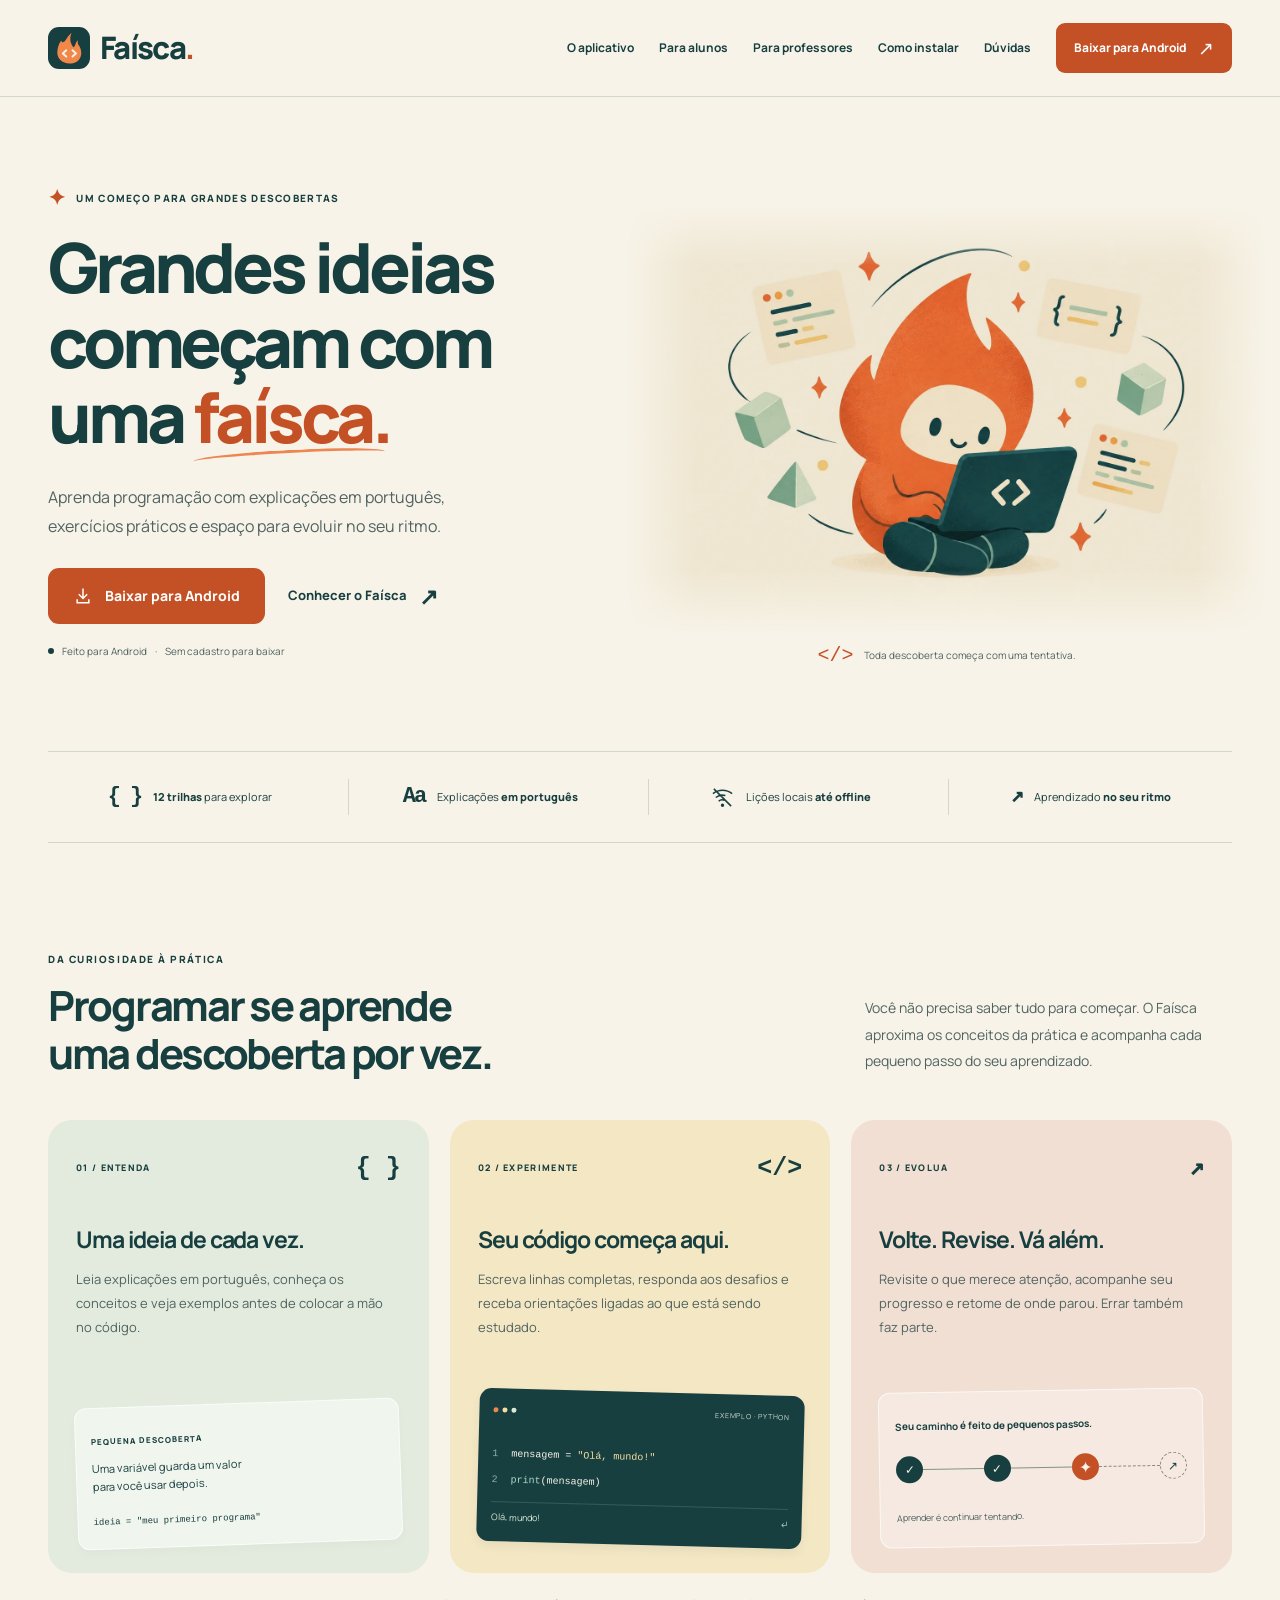
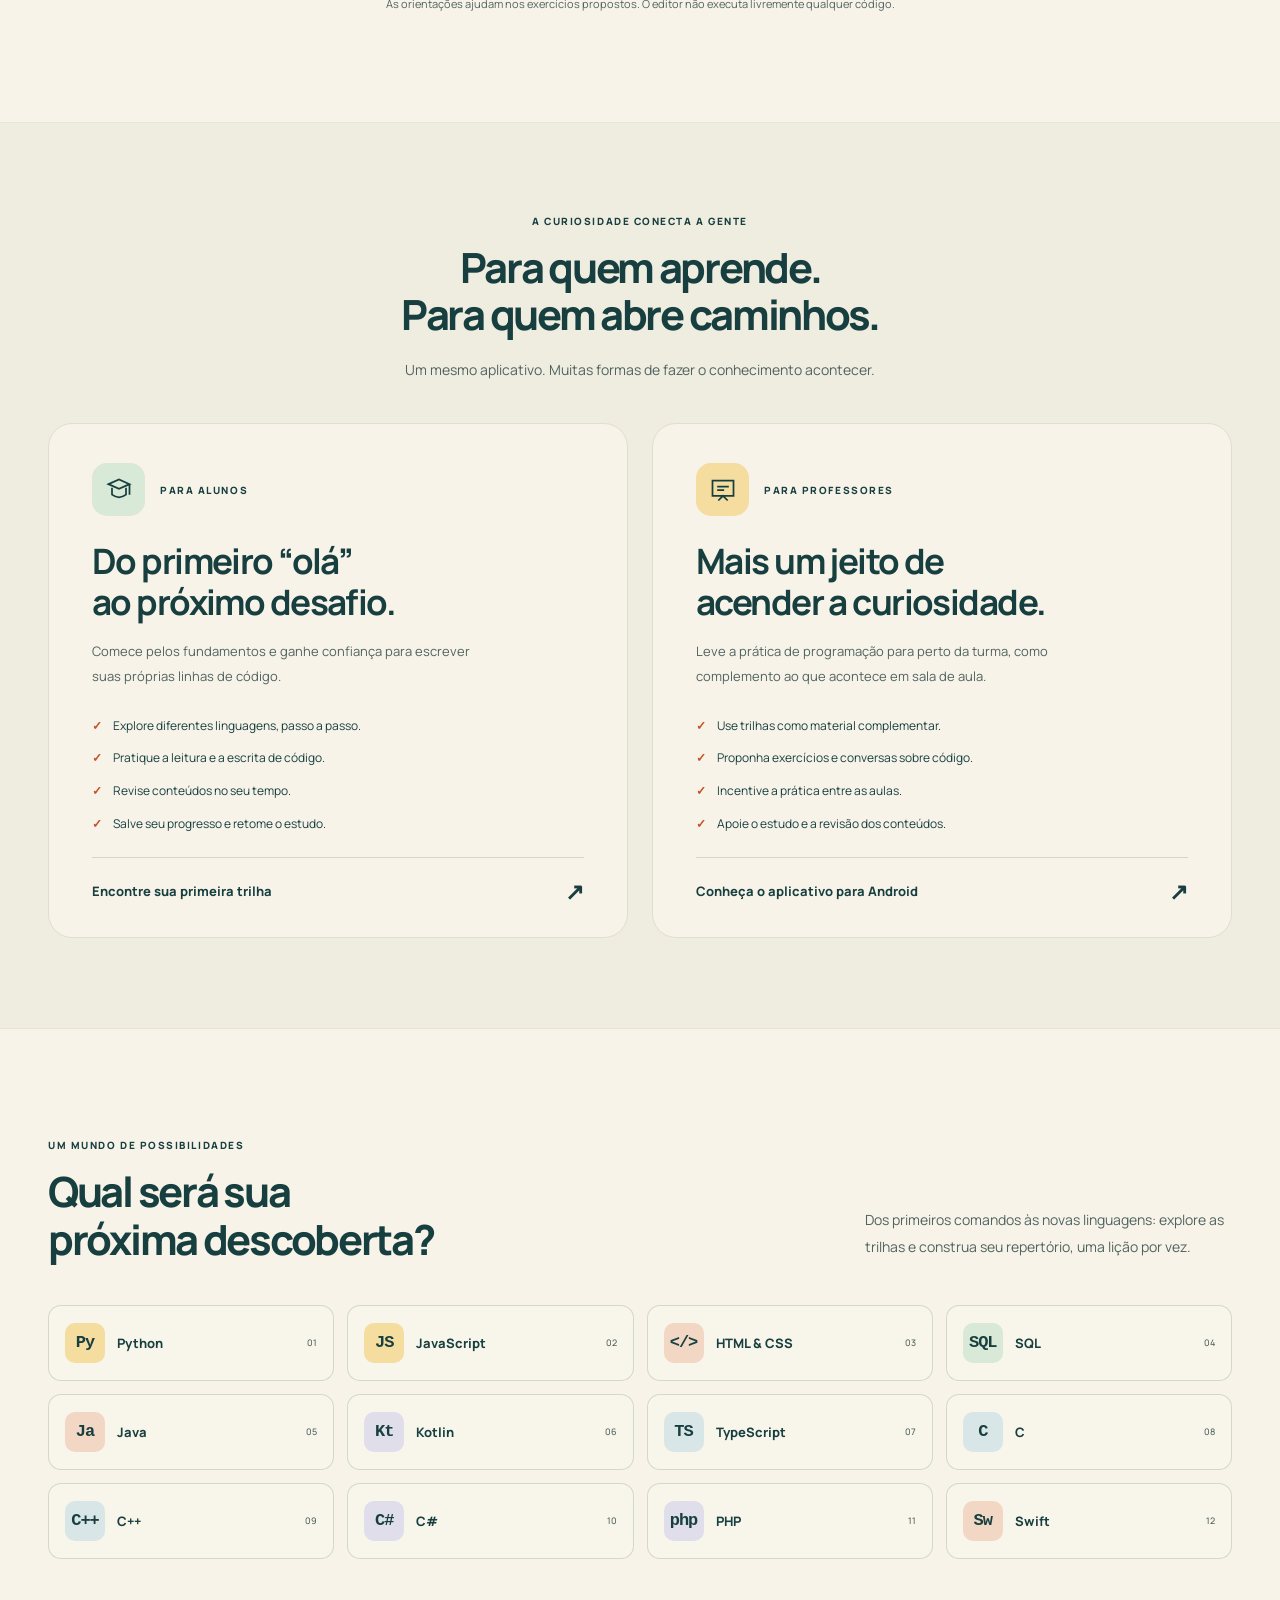
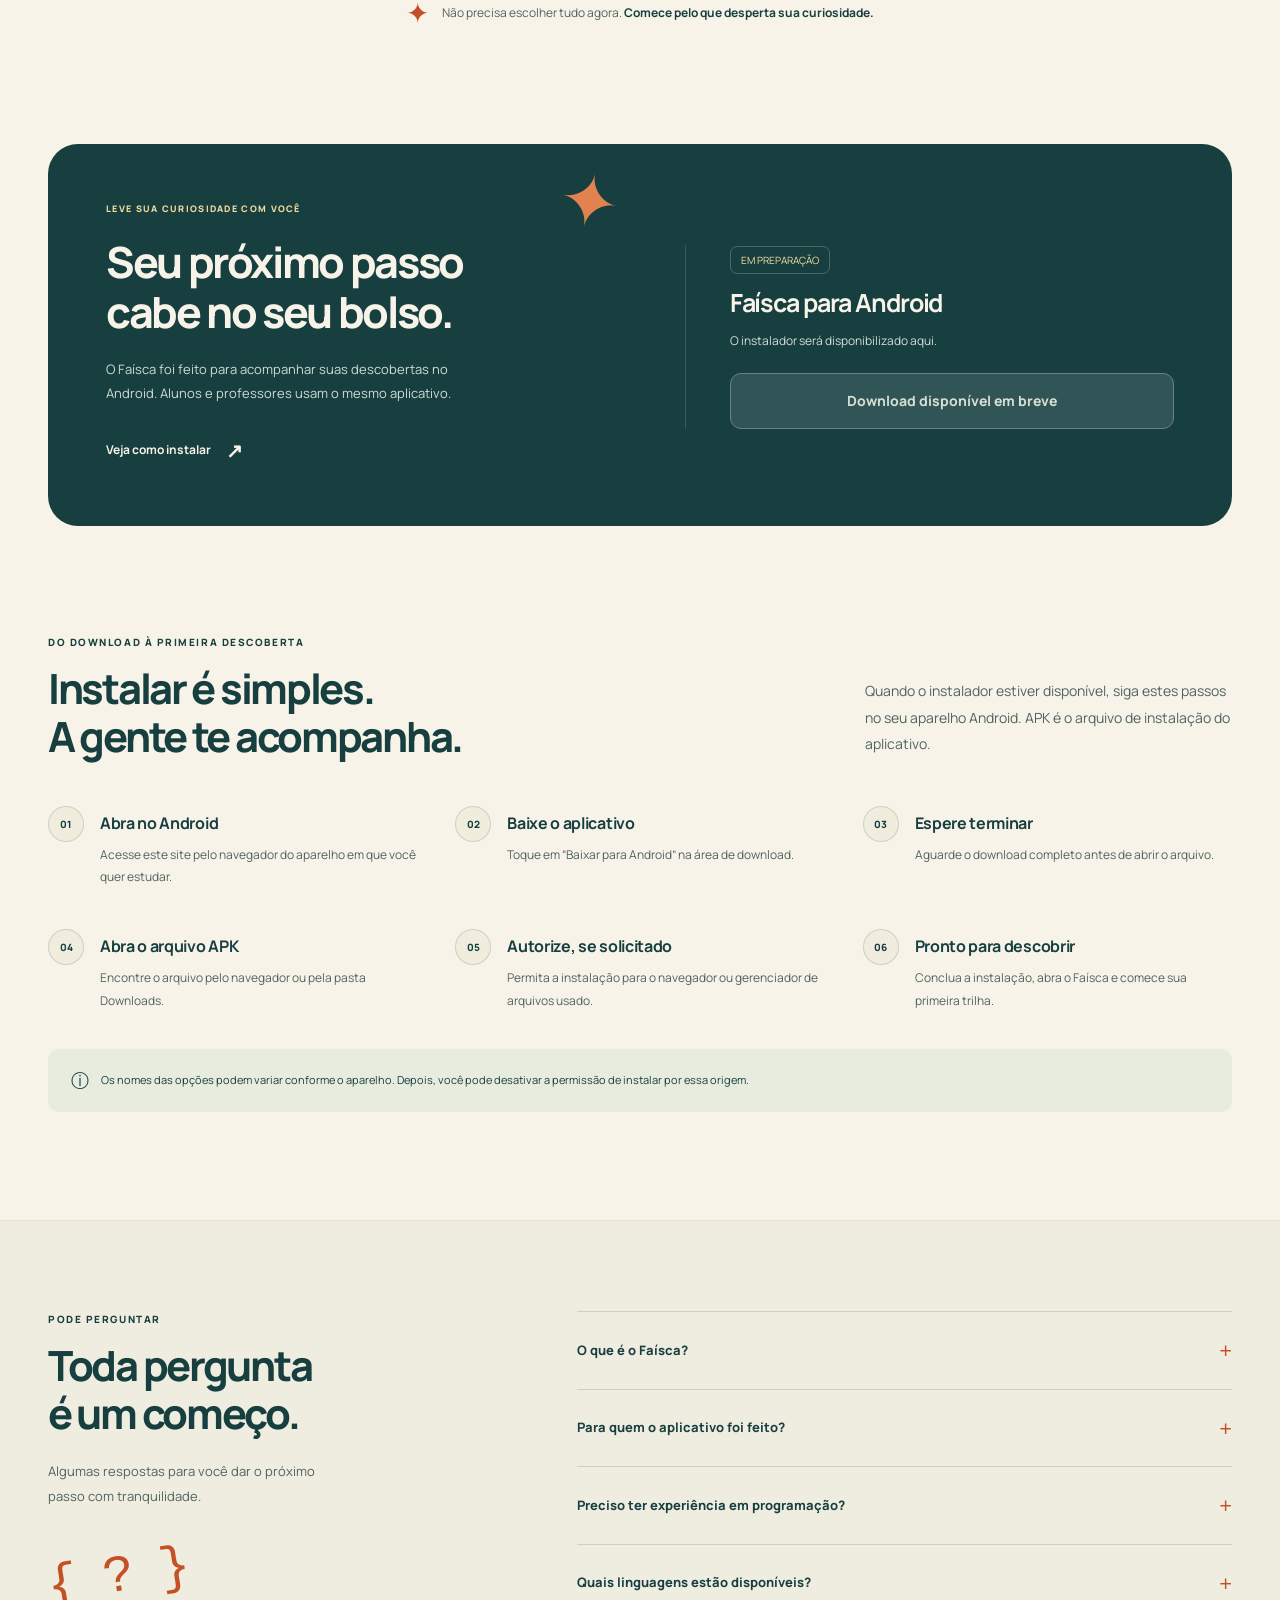
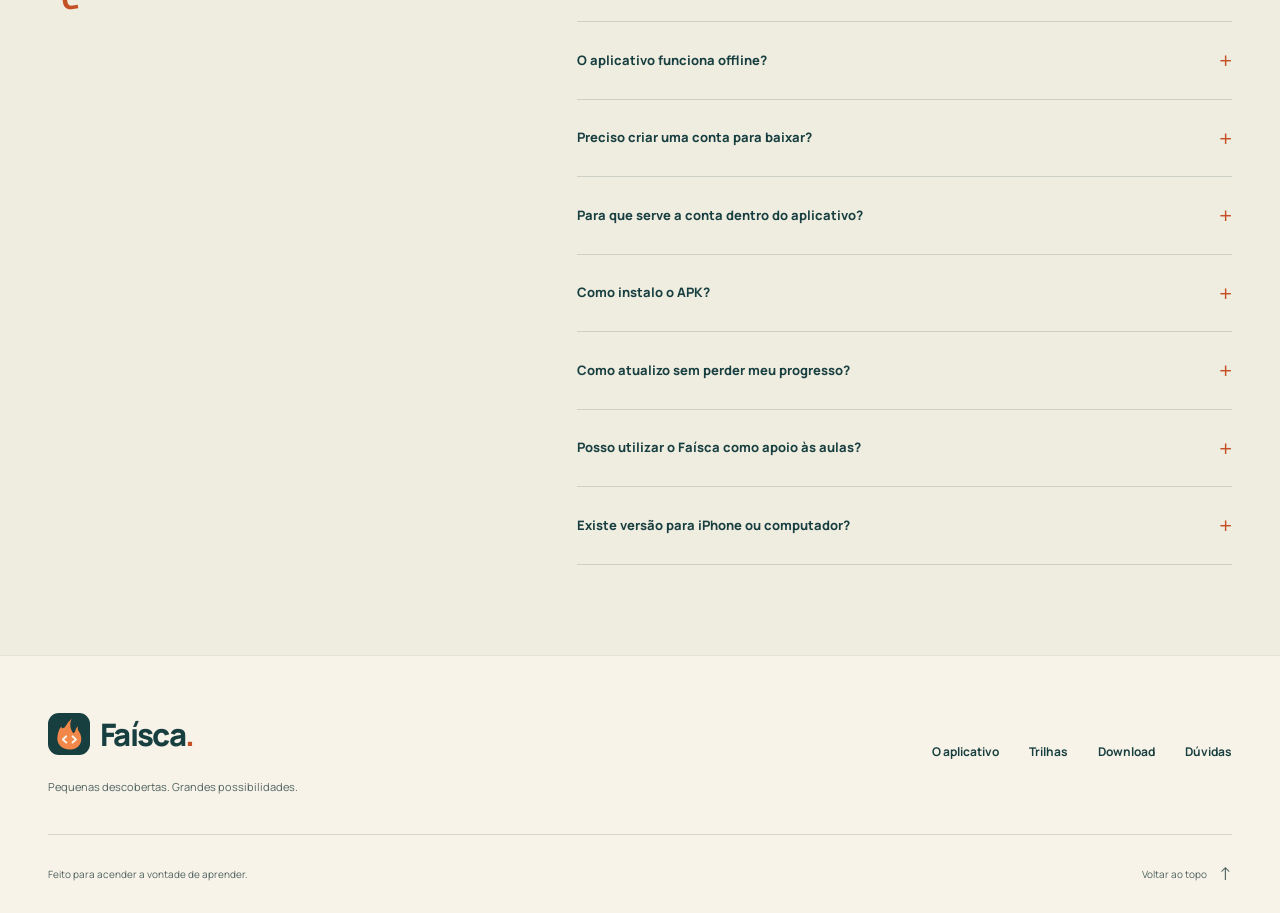
==== index.html @ 48cd3b25 "site do faisca" ====
<!doctype html>
<html lang="pt-BR">
<head>
  <meta charset="utf-8">
  <meta name="viewport" content="width=device-width, initial-scale=1">
  <meta name="theme-color" content="#F7F3E8">
  <title>Faísca — Grandes ideias começam com uma faísca</title>
  <meta name="description" content="Aprenda programação em português com o Faísca. Conheça as trilhas, pratique código no seu ritmo e veja como instalar o aplicativo no Android.">
  <meta property="og:type" content="website">
  <meta property="og:locale" content="pt_BR">
  <meta property="og:site_name" content="Faísca">
  <meta property="og:title" content="Grandes ideias começam com uma faísca.">
  <meta property="og:description" content="Seu próximo passo na programação começa aqui. Conheça o Faísca, um aplicativo para aprender, praticar e descobrir.">
  <meta name="twitter:card" content="summary_large_image">
  
  <link rel="icon" href="assets/marca.svg" type="image/svg+xml">
  <link rel="preload" href="assets/Manrope.ttf" as="font" type="font/ttf" crossorigin>
  <link rel="stylesheet" href="css/style.css">
  <script src="js/main.js" defer></script>
</head>
<body>
  <a class="skip-link" href="#conteudo">Pular para o conteúdo</a>
  <header class="site-header">
    <div class="container header-inner">
      <a class="brand" href="#inicio" aria-label="Faísca, início"><img src="assets/marca.svg" width="42" height="42" alt=""><span>Faísca<span class="brand-period">.</span></span></a>
      <button class="menu-toggle" aria-controls="navegacao" aria-expanded="false" aria-label="Abrir menu"><span></span><span></span></button>
      <nav class="nav-links" id="navegacao" aria-label="Navegação principal">
        <a href="#aplicativo">O aplicativo</a><a href="#alunos">Para alunos</a><a href="#professores">Para professores</a><a href="#instalacao">Como instalar</a><a href="#duvidas">Dúvidas</a>
        <a class="button button-small" href="#download">Baixar para Android <span aria-hidden="true">↗</span></a>
      </nav>
    </div>
  </header>
  <main id="conteudo">
    <section class="hero container" id="inicio" aria-labelledby="hero-title">
      <div class="hero-copy">
        <p class="eyebrow"><span class="little-spark" aria-hidden="true">✦</span> UM COMEÇO PARA GRANDES DESCOBERTAS</p>
        <h1 id="hero-title">Grandes ideias<br>começam com<br>uma <span class="spark-word">faísca.</span></h1>
        <p class="hero-description">Aprenda programação com explicações em português, exercícios práticos e espaço para evoluir no seu ritmo.</p>
        <div class="hero-actions"><a class="button" href="#download"><svg width="20" height="20" viewBox="0 0 24 24" fill="none" stroke="currentColor" stroke-width="1.8" aria-hidden="true"><path d="M12 3v12m-5-5 5 5 5-5M5 16v4h14v-4"/></svg> Baixar para Android</a><a class="text-link" href="#aplicativo">Conhecer o Faísca <span aria-hidden="true">↗</span></a></div>
        <p class="platform-note"><span class="platform-dot" aria-hidden="true"></span> Feito para Android <span aria-hidden="true">·</span> Sem cadastro para baixar</p>
      </div>
      <div class="hero-art">
        <img class="mascot" src="assets/capa.webp" width="1536" height="1024" alt="Mascote do Faísca: uma chama laranja sorridente aprendendo com seu notebook, cercada por pequenos símbolos de código." fetchpriority="high">
        <div class="art-caption"><span aria-hidden="true">&lt;/&gt;</span> Toda descoberta começa com uma tentativa.</div>
      </div>
    </section>
    <div class="benefit-strip container" aria-label="Destaques do aplicativo">
      <div><span class="strip-symbol" aria-hidden="true">{ }</span><span><strong>12 trilhas</strong> para explorar</span></div>
      <div><span class="strip-symbol" aria-hidden="true">Aa</span><span>Explicações <strong>em português</strong></span></div>
      <div><svg width="23" height="23" viewBox="0 0 24 24" fill="none" stroke="currentColor" stroke-width="1.6" aria-hidden="true"><path d="m3 3 18 18M2 8a16 16 0 0 1 20 0M5 12a11 11 0 0 1 10-2m-7 6a5 5 0 0 1 6-1"/><circle cx="12" cy="20" r="1" fill="currentColor"/></svg><span>Lições locais <strong>até offline</strong></span></div>
      <div><span class="strip-symbol" aria-hidden="true">↗</span><span>Aprendizado <strong>no seu ritmo</strong></span></div>
    </div>

    <section class="section container" id="aplicativo" aria-labelledby="app-title">
      <div class="section-heading split-heading"><div><p class="eyebrow">DA CURIOSIDADE À PRÁTICA</p><h2 id="app-title">Programar se aprende<br>uma descoberta por vez.</h2></div><p>Você não precisa saber tudo para começar. O Faísca aproxima os conceitos da prática e acompanha cada pequeno passo do seu aprendizado.</p></div>
      <div class="learning-grid">
        <article class="learning-card mint-card"><div class="card-top"><span class="step-label">01 / ENTENDA</span><span class="card-icon" aria-hidden="true">{ }</span></div><h3>Uma ideia de cada vez.</h3><p>Leia explicações em português, conheça os conceitos e veja exemplos antes de colocar a mão no código.</p><div class="concept-note" aria-hidden="true"><span class="note-label">PEQUENA DESCOBERTA</span><p>Uma variável guarda um valor<br>para você usar depois.</p><code>ideia = "meu primeiro programa"</code></div></article>
        <article class="learning-card butter-card"><div class="card-top"><span class="step-label">02 / EXPERIMENTE</span><span class="card-icon" aria-hidden="true">&lt;/&gt;</span></div><h3>Seu código começa aqui.</h3><p>Escreva linhas completas, responda aos desafios e receba orientações ligadas ao que está sendo estudado.</p><div class="code-note" aria-label="Exemplo ilustrativo de código Python"><div><span class="code-dot"></span><span class="code-dot"></span><span class="code-dot"></span><span class="code-caption">EXEMPLO · PYTHON</span></div><code><span class="code-line">1</span>mensagem = <em>"Olá, mundo!"</em><br><span class="code-line">2</span><b>print</b>(mensagem)</code><span class="code-output">Olá, mundo! <span aria-hidden="true">↵</span></span></div></article>
        <article class="learning-card peach-card"><div class="card-top"><span class="step-label">03 / EVOLUA</span><span class="card-icon" aria-hidden="true">↗</span></div><h3>Volte. Revise. Vá além.</h3><p>Revisite o que merece atenção, acompanhe seu progresso e retome de onde parou. Errar também faz parte.</p><div class="progress-note" aria-hidden="true"><span>Seu caminho é feito de pequenos passos.</span><div class="progress-journey"><i>✓</i><span></span><i>✓</i><span></span><i>✦</i><span class="dotted"></span><i class="next-step">↗</i></div><small>Aprender é continuar tentando.</small></div></article>
      </div>
      <p class="section-footnote">As orientações ajudam nos exercícios propostos. O editor não executa livremente qualquer código.</p>
    </section>

    <section class="audience-section" aria-label="Faísca para quem aprende e para quem ensina">
      <div class="container"><div class="section-heading centered"><p class="eyebrow">A CURIOSIDADE CONECTA A GENTE</p><h2>Para quem aprende.<br>Para quem abre caminhos.</h2><p>Um mesmo aplicativo. Muitas formas de fazer o conhecimento acontecer.</p></div>
        <div class="audience-grid">
          <article class="audience-card student-card" id="alunos"><div class="audience-heading"><span class="audience-icon" aria-hidden="true"><svg width="28" height="28" viewBox="0 0 24 24" fill="none" stroke="currentColor" stroke-width="1.5"><path d="m3 7 9-4 9 4-9 4-9-4Zm3 3v6c4 3 8 3 12 0v-6M21 7v9"/></svg></span><span class="eyebrow">PARA ALUNOS</span></div><h3>Do primeiro “olá”<br>ao próximo desafio.</h3><p>Comece pelos fundamentos e ganhe confiança para escrever suas próprias linhas de código.</p><ul class="check-list"><li>Explore diferentes linguagens, passo a passo.</li><li>Pratique a leitura e a escrita de código.</li><li>Revise conteúdos no seu tempo.</li><li>Salve seu progresso e retome o estudo.</li></ul><a class="text-link" href="#trilhas">Encontre sua primeira trilha <span aria-hidden="true">↗</span></a></article>
          <article class="audience-card teacher-card" id="professores"><div class="audience-heading"><span class="audience-icon" aria-hidden="true"><svg width="28" height="28" viewBox="0 0 24 24" fill="none" stroke="currentColor" stroke-width="1.5"><path d="M3 4h18v13H3zM8 21l4-4 4 4M7 9h10M7 12h6"/></svg></span><span class="eyebrow">PARA PROFESSORES</span></div><h3>Mais um jeito de<br>acender a curiosidade.</h3><p>Leve a prática de programação para perto da turma, como complemento ao que acontece em sala de aula.</p><ul class="check-list"><li>Use trilhas como material complementar.</li><li>Proponha exercícios e conversas sobre código.</li><li>Incentive a prática entre as aulas.</li><li>Apoie o estudo e a revisão dos conteúdos.</li></ul><a class="text-link" href="#download">Conheça o aplicativo para Android <span aria-hidden="true">↗</span></a></article>
        </div>
      </div>
    </section>

    <section class="section container trails-section" id="trilhas" aria-labelledby="trails-title"><div class="section-heading split-heading"><div><p class="eyebrow">UM MUNDO DE POSSIBILIDADES</p><h2 id="trails-title">Qual será sua<br>próxima descoberta?</h2></div><p>Dos primeiros comandos às novas linguagens: explore as trilhas e construa seu repertório, uma lição por vez.</p></div>
      <ul class="trail-grid" aria-label="Trilhas de programação"><li><span class="trail-symbol yellow">Py</span><span>Python</span><span class="trail-number">01</span></li><li><span class="trail-symbol yellow">JS</span><span>JavaScript</span><span class="trail-number">02</span></li><li><span class="trail-symbol orange">&lt;/&gt;</span><span>HTML &amp; CSS</span><span class="trail-number">03</span></li><li><span class="trail-symbol green">SQL</span><span>SQL</span><span class="trail-number">04</span></li><li><span class="trail-symbol orange">Ja</span><span>Java</span><span class="trail-number">05</span></li><li><span class="trail-symbol lilac">Kt</span><span>Kotlin</span><span class="trail-number">06</span></li><li><span class="trail-symbol blue">TS</span><span>TypeScript</span><span class="trail-number">07</span></li><li><span class="trail-symbol blue">C</span><span>C</span><span class="trail-number">08</span></li><li><span class="trail-symbol blue">C++</span><span>C++</span><span class="trail-number">09</span></li><li><span class="trail-symbol lilac">C#</span><span>C#</span><span class="trail-number">10</span></li><li><span class="trail-symbol lilac">php</span><span>PHP</span><span class="trail-number">11</span></li><li><span class="trail-symbol orange">Sw</span><span>Swift</span><span class="trail-number">12</span></li></ul>
      <div class="trail-note"><span aria-hidden="true">✦</span><p>Não precisa escolher tudo agora. <strong>Comece pelo que desperta sua curiosidade.</strong></p></div>
    </section>

    <section class="download-section container" id="download" aria-labelledby="download-title"><div class="download-panel"><div class="download-copy"><span class="download-spark" aria-hidden="true">✦</span><p class="eyebrow">LEVE SUA CURIOSIDADE COM VOCÊ</p><h2 id="download-title">Seu próximo passo<br>cabe no seu bolso.</h2><p>O Faísca foi feito para acompanhar suas descobertas no Android. Alunos e professores usam o mesmo aplicativo.</p><a class="light-link" href="#instalacao">Veja como instalar <span aria-hidden="true">↗</span></a></div><div class="download-info"><span class="download-status">EM PREPARAÇÃO</span><h3>Faísca para Android</h3>
<p>O instalador será disponibilizado aqui.</p>
<button class="button button-light" type="button" disabled aria-disabled="true">Download disponível em breve</button></div></div></section>

    <section class="section container install-section" id="instalacao" aria-labelledby="install-title"><div class="section-heading split-heading"><div><p class="eyebrow">DO DOWNLOAD À PRIMEIRA DESCOBERTA</p><h2 id="install-title">Instalar é simples.<br>A gente te acompanha.</h2></div><p>Quando o instalador estiver disponível, siga estes passos no seu aparelho Android. APK é o arquivo de instalação do aplicativo.</p></div><ol class="install-grid"><li><span class="install-number">01</span><div><h3>Abra no Android</h3><p>Acesse este site pelo navegador do aparelho em que você quer estudar.</p></div></li><li><span class="install-number">02</span><div><h3>Baixe o aplicativo</h3><p>Toque em “Baixar para Android” na área de download.</p></div></li><li><span class="install-number">03</span><div><h3>Espere terminar</h3><p>Aguarde o download completo antes de abrir o arquivo.</p></div></li><li><span class="install-number">04</span><div><h3>Abra o arquivo APK</h3><p>Encontre o arquivo pelo navegador ou pela pasta Downloads.</p></div></li><li><span class="install-number">05</span><div><h3>Autorize, se solicitado</h3><p>Permita a instalação para o navegador ou gerenciador de arquivos usado.</p></div></li><li><span class="install-number">06</span><div><h3>Pronto para descobrir</h3><p>Conclua a instalação, abra o Faísca e comece sua primeira trilha.</p></div></li></ol><p class="install-tip"><span aria-hidden="true">ⓘ</span> Os nomes das opções podem variar conforme o aparelho. Depois, você pode desativar a permissão de instalar por essa origem.</p></section>

    <section class="faq-section" id="duvidas" aria-labelledby="faq-title"><div class="container faq-layout"><div class="faq-intro"><p class="eyebrow">PODE PERGUNTAR</p><h2 id="faq-title">Toda pergunta<br>é um começo.</h2><p>Algumas respostas para você dar o próximo passo com tranquilidade.</p><span class="faq-doodle" aria-hidden="true">{ ? }</span></div><div class="faq-list">
      <details><summary>O que é o Faísca?</summary><div class="faq-answer"><p>É um aplicativo educativo de programação, com explicações em português, exemplos, exercícios e revisão. A proposta é aproximar o aprendizado da prática, uma descoberta de cada vez.</p></div></details>
      <details><summary>Para quem o aplicativo foi feito?</summary><div class="faq-answer"><p>Para estudantes e pessoas que querem aprender programação. Professores também podem usar as trilhas como apoio às aulas. Todos usam o mesmo aplicativo.</p></div></details>
      <details><summary>Preciso ter experiência em programação?</summary><div class="faq-answer"><p>Não. Você pode começar pelos fundamentos, ler os exemplos e praticar no seu ritmo. As orientações dos exercícios ajudam a entender o que precisa de atenção.</p></div></details>
      <details><summary>Quais linguagens estão disponíveis?</summary><div class="faq-answer"><p>As trilhas são Python, JavaScript, HTML &amp; CSS, SQL, Java, Kotlin, TypeScript, C, C++, C#, PHP e Swift. <a href="#trilhas">Veja todas as trilhas</a>.</p></div></details>
      <details><summary>O aplicativo funciona offline?</summary><div class="faq-answer"><p>As lições incluídas no aplicativo podem ser estudadas sem conexão, com o progresso salvo no aparelho. Recursos de conta e sincronização precisam de internet.</p></div></details>
      <details><summary>Preciso criar uma conta para baixar?</summary><div class="faq-answer"><p>Não. O download pelo site não exige cadastro. Dentro do aplicativo, você também pode começar a estudar sem criar uma conta.</p></div></details>
      <details><summary>Para que serve a conta dentro do aplicativo?</summary><div class="faq-answer"><p>A conta é opcional e dá acesso aos recursos de sincronização do progresso. A sincronização depende de conexão, do serviço de conta disponível e do aplicativo aberto. Antes de trocar de aparelho, exporte também uma cópia do progresso pelas opções do perfil.</p></div></details>
      <details><summary>Como instalo o APK?</summary><div class="faq-answer"><p>Baixe o arquivo no Android, espere o download terminar e abra o APK. Se o sistema pedir, autorize a instalação para a origem utilizada e conclua. <a href="#instalacao">Confira o passo a passo completo</a>.</p></div></details>
      <details><summary>Como atualizo sem perder meu progresso?</summary><div class="faq-answer"><p>Primeiro, exporte o progresso pelo perfil e guarde a cópia em um lugar seguro. Se você usa conta, confira também se a sincronização terminou. Depois, baixe a nova versão e instale sobre a atual.</p><p>A atualização precisa ser compatível, ter o mesmo identificador de aplicativo e usar a mesma chave de assinatura da versão instalada. Se houver conflito, preserve a cópia do progresso antes de qualquer reinstalação. Não desinstale o aplicativo sem esse cuidado.</p></div></details>
      <details><summary>Posso utilizar o Faísca como apoio às aulas?</summary><div class="faq-answer"><p>Sim. Use as trilhas como material complementar, proponha exercícios de leitura e escrita de código e incentive a revisão. A proposta apresentada aqui não depende de salas virtuais nem de relatórios de alunos.</p></div></details>
      <details><summary>Existe versão para iPhone ou computador?</summary><div class="faq-answer"><p>O instalador previsto neste site é para Android. Não há uma versão para iPhone ou computador oferecida aqui. Você pode conhecer o Faísca pelo site em qualquer navegador, mas o APK deve ser instalado em um aparelho Android compatível.</p></div></details>
    </div></div></section>
  </main>
  <footer class="site-footer container"><div class="footer-main"><div><a class="brand" href="#inicio" aria-label="Faísca, voltar ao início"><img src="assets/marca.svg" width="42" height="42" alt=""><span>Faísca<span class="brand-period">.</span></span></a><p>Pequenas descobertas. Grandes possibilidades.</p></div><nav aria-label="Navegação do rodapé"><a href="#aplicativo">O aplicativo</a><a href="#trilhas">Trilhas</a><a href="#download">Download</a><a href="#duvidas">Dúvidas</a></nav></div><div class="footer-bottom"><span>Feito para acender a vontade de aprender.</span><a href="#inicio">Voltar ao topo <span aria-hidden="true">↑</span></a></div></footer>
</body>
</html>
---- css/style.css ----
@font-face{font-family:Manrope;src:url('../assets/Manrope.ttf') format('truetype');font-style:normal;font-weight:200 800;font-display:swap}
:root{--cream:#f7f3e8;--ink:#183f40;--orange:#c45126;--tangerine:#ed8650;--mint:#d8e9d7;--butter:#f5dda0;--line:rgba(24,63,64,.16);--muted:#506360;--radius:24px}
*,*::before,*::after{box-sizing:border-box}html{scroll-behavior:smooth;scroll-padding-top:110px}body{margin:0;background:var(--cream);color:var(--ink);font-family:Manrope,Arial,sans-serif;font-size:16px;line-height:1.65;-webkit-font-smoothing:antialiased}button,a{-webkit-tap-highlight-color:transparent}button{font:inherit}a{color:inherit;text-underline-offset:5px}button,a,summary{touch-action:manipulation}img,svg{max-width:100%}img{display:block;height:auto}h1,h2,h3,p{margin:0}h1,h2,h3{line-height:1.15;letter-spacing:-.055em}h2{font-size:clamp(32px,3.25vw,47px);font-weight:750}h3{font-size:25px;letter-spacing:-.045em}p{color:var(--muted)}::selection{background:var(--butter);color:var(--ink)}:focus-visible{outline:3px solid var(--orange);outline-offset:6px}.container{width:min(1200px,calc(100% - 96px));margin-inline:auto}.skip-link{position:fixed;top:12px;left:12px;z-index:100;background:var(--ink);color:white;padding:12px 20px;border-radius:8px;transform:translateY(-160%)}.skip-link:focus{transform:translateY(0)}.site-header{border-bottom:1px solid var(--line);background:var(--cream);position:relative;z-index:20}.header-inner{min-height:96px;display:flex;align-items:center;justify-content:space-between;gap:36px}.brand{display:inline-flex;align-items:center;gap:10px;text-decoration:none;font-size:31px;font-weight:800;letter-spacing:-1.7px;white-space:nowrap;color:var(--ink)}.brand img{width:42px;height:42px}.brand-period{color:var(--orange)}.nav-links{display:flex;align-items:center;gap:25px}.nav-links>a:not(.button){font-size:12px;font-weight:700;text-decoration:none;white-space:nowrap;padding-block:12px}.nav-links>a:not(.button):hover{color:var(--orange)}.button{display:inline-flex;align-items:center;justify-content:center;gap:12px;min-height:56px;padding:15px 24px;background:var(--orange);color:#fff;border:1px solid transparent;border-radius:11px;font-size:14px;font-weight:750;text-decoration:none;line-height:1.3;transition:background .18s,transform .18s,box-shadow .18s}.button:hover{background:#a33e1d;transform:translateY(-2px);box-shadow:0 5px 12px #183f4010}.button-small{font-size:12px;min-height:45px;padding:12px 17px;border-radius:9px}.button>span{font-size:19px;font-weight:500}.text-link{display:inline-flex;align-items:center;justify-content:center;gap:12px;min-height:48px;font-size:13px;font-weight:750;text-decoration:none}.text-link>span{font-size:23px;line-height:1}.text-link:hover{text-decoration:underline}.menu-toggle{display:none}
.hero{display:grid;grid-template-columns:1fr 1.03fr;align-items:center;min-height:654px;padding-top:64px;padding-bottom:65px;gap:0}.eyebrow{color:var(--orange);font-size:10px;font-weight:800;letter-spacing:1.55px;line-height:1.6}.hero .eyebrow{display:flex;align-items:center;gap:9px;margin-bottom:22px;letter-spacing:1.3px}.little-spark{font-size:21px;line-height:1}.hero h1{font-size:clamp(47px,5.4vw,76px);font-weight:800;line-height:1.08;letter-spacing:-4px}.spark-word{color:var(--orange);position:relative;display:inline-block}.spark-word::after{content:"";position:absolute;left:0;right:5px;bottom:-9px;border-top:3px solid var(--tangerine);border-radius:50%;height:13px;transform:rotate(-3deg)}.hero-description{max-width:445px;font-size:16px;line-height:1.8;margin-top:29px}.hero-actions{display:flex;align-items:center;gap:23px;margin-top:27px}.platform-note{display:flex;align-items:center;gap:8px;font-size:10px;margin-top:19px;color:var(--muted)}.platform-dot{width:6px;height:6px;background:var(--ink);border-radius:100%}.hero-art{position:relative;margin-right:-36px;margin-left:-6px;align-self:center;padding-top:30px}.mascot{width:100%;object-fit:contain;mix-blend-mode:multiply}.art-caption{display:flex;align-items:center;justify-content:center;gap:10px;font-size:10px;color:var(--muted);margin-top:5px}.art-caption>span{font-family:monospace;font-size:20px;color:var(--orange)}.benefit-strip{display:grid;grid-template-columns:repeat(4,1fr);border-top:1px solid var(--line);border-bottom:1px solid var(--line);padding-block:27px;gap:16px}.benefit-strip>div{display:flex;align-items:center;justify-content:center;gap:12px;font-size:11px}.benefit-strip>div+div{border-left:1px solid var(--line)}.strip-symbol{font-family:monospace;font-weight:bold;font-size:22px;letter-spacing:-2px}.benefit-strip strong{font-weight:800}.section{padding-block:108px}.section-heading{margin-bottom:42px}.section-heading .eyebrow,.faq-intro .eyebrow{margin-bottom:15px}.split-heading{display:flex;justify-content:space-between;align-items:flex-end;gap:60px}.split-heading>p{max-width:367px;font-size:14px;line-height:1.9;padding-bottom:3px}.learning-grid{display:grid;grid-template-columns:repeat(3,1fr);gap:21px}.learning-card{padding:28px;border-radius:var(--radius);overflow:hidden;display:flex;flex-direction:column}.mint-card{background:#e2ebdd}.butter-card{background:#f4e7c4}.peach-card{background:#f0dfd2}.card-top{display:flex;align-items:center;justify-content:space-between;margin-bottom:37px}.step-label{font-size:9px;letter-spacing:1.3px;font-weight:800}.card-icon{font-family:monospace;font-size:25px;font-weight:700}.learning-card h3{font-size:23px;letter-spacing:-.045em;margin-bottom:14px}.learning-card>p{font-size:13px;line-height:1.85;min-height:97px;margin-bottom:26px}.concept-note{background:#ffffff7a;border:1px solid #ffffffb0;border-radius:12px;padding:17px 15px;min-height:141px;transform:rotate(-2deg);margin-top:auto;box-shadow:0 4px 10px #183f4006}.note-label{font-size:8px;font-weight:800;letter-spacing:1px}.concept-note p{font-size:11px;line-height:1.6;color:var(--ink);margin:8px 0 10px}.concept-note code{font-family:Consolas,monospace;font-size:9px;color:var(--ink);white-space:normal}.code-note{margin-top:auto;min-height:141px;background:var(--ink);color:var(--cream);border-radius:12px;padding:16px 14px;transform:rotate(1.5deg);box-shadow:0 5px 10px #183f4010}.code-note>div{display:flex;align-items:center;gap:4px;margin-bottom:21px}.code-dot{width:5px;height:5px;border-radius:50%;background:var(--tangerine)}.code-dot:nth-child(2){background:var(--butter)}.code-dot:nth-child(3){background:var(--mint)}.code-caption{font-size:7px;letter-spacing:.8px;margin-left:auto;color:#d2dfd5}.code-note code{font-family:Consolas,monospace;font-size:10px;line-height:1.8}.code-line{color:#91aca7;margin-right:13px}.code-note em{font-style:normal;color:var(--butter)}.code-note b{font-weight:400;color:#afd8ca}.code-output{display:block;border-top:1px solid #ffffff22;margin-top:12px;padding-top:8px;color:var(--mint);font-size:9px}.code-output span{float:right}.progress-note{margin-top:auto;min-height:141px;padding:18px 16px;border:1px solid #ffffffaa;border-radius:12px;background:#ffffff55;transform:rotate(-1deg)}.progress-note>span{font-size:10px;font-weight:700}.progress-journey{display:flex;align-items:center;margin:19px 0}.progress-journey i{width:27px;height:27px;background:var(--ink);color:var(--cream);display:grid;place-items:center;border-radius:50%;font-style:normal;font-size:12px}.progress-journey i:nth-of-type(3){background:var(--orange);font-size:16px}.progress-journey i.next-step{background:transparent;border:1px dashed #8e8a75;color:var(--ink)}.progress-journey>span{height:1px;background:#849480;flex:1}.progress-journey>span.dotted{height:0;border-top:1px dashed #8e8a75;background:none}.progress-note small{font-size:9px;color:var(--muted)}.section-footnote{font-size:11px;margin-top:22px;text-align:center}
.audience-section{padding-block:90px;background:#efece0;border-block:1px solid #e8e4d7}.centered{text-align:center}.centered>p:last-child{font-size:14px;margin-top:19px}.audience-grid{display:grid;grid-template-columns:1fr 1fr;gap:24px}.audience-card{scroll-margin-top:30px;padding:39px 43px 32px;border-radius:var(--radius);border:1px solid #dedfd1;background:var(--cream);position:relative}.audience-heading{display:flex;align-items:center;gap:15px;margin-bottom:25px}.audience-heading .eyebrow{color:var(--ink)}.audience-icon{display:grid;place-items:center;width:53px;height:53px;background:var(--mint);border-radius:15px}.teacher-card .audience-icon{background:var(--butter)}.audience-card h3{font-size:35px;line-height:1.17;margin-bottom:16px}.audience-card>p{font-size:13px;max-width:385px;line-height:1.9}.check-list{padding:0;margin:27px 0 23px;list-style:none}.check-list>li{display:flex;gap:11px;font-size:12px;margin:13px 0;color:var(--ink)}.check-list>li::before{content:'✓';font-weight:800;color:var(--orange)}.audience-card .text-link{border-top:1px solid var(--line);padding-top:20px;justify-content:space-between;display:flex}
.trail-grid{list-style:none;padding:0;margin:0;display:grid;grid-template-columns:repeat(4,1fr);gap:13px}.trail-grid>li{display:flex;align-items:center;gap:12px;border:1px solid var(--line);border-radius:13px;padding:17px 16px;font-size:13px;font-weight:750;background:#fffcf52e;min-width:0}.trail-symbol{display:grid;place-items:center;flex-shrink:0;width:40px;height:40px;border-radius:10px;font-family:Consolas,monospace;letter-spacing:-1px;font-size:17px;font-weight:700}.trail-number{margin-left:auto;font-size:9px;color:var(--muted);font-weight:500}.yellow{background:var(--butter)}.orange{background:#f2d7c4}.green{background:var(--mint)}.lilac{background:#e0deeb}.blue{background:#d9e6e8}.trail-note{display:flex;align-items:center;justify-content:center;gap:13px;margin-top:30px}.trail-note>span{font-size:28px;color:var(--orange)}.trail-note p{font-size:12px}.trail-note strong{font-weight:700;color:var(--ink)}
.download-section{scroll-margin-top:36px}.download-panel{background:var(--ink);color:var(--cream);border-radius:30px;display:grid;grid-template-columns:1.05fr 1fr;gap:65px;padding:58px 58px 54px;position:relative;overflow:hidden}.download-copy{position:relative}.download-copy .eyebrow{color:var(--butter);margin-bottom:21px;font-size:9px;letter-spacing:1.3px}.download-copy h2{font-size:43px;line-height:1.16}.download-copy>p:not(.eyebrow){font-size:13px;color:#cedcd3;line-height:1.9;max-width:363px;margin-top:20px}.download-spark{position:absolute;font-size:73px;font-weight:400;color:var(--tangerine);right:0;top:-39px;transform:rotate(12deg);line-height:1;opacity:.95}.light-link{display:inline-flex;gap:15px;align-items:center;font-size:12px;margin-top:22px;color:var(--cream);font-weight:700;text-decoration:none;min-height:44px}.light-link:hover{text-decoration:underline}.light-link>span{font-size:20px}.download-info{align-self:center;min-width:0;border-left:1px solid #ffffff25;padding-left:44px}.download-info h3{font-size:25px;color:var(--cream);margin-bottom:12px}.download-info p{font-size:12px;line-height:1.8;color:#d3ded5}.download-info .eyebrow{color:var(--butter);margin-bottom:16px}.download-info .button{width:100%;margin-top:21px}.button-light{background:var(--cream);color:var(--ink)}.button-light:hover{background:var(--butter)}.button[aria-disabled=true],.button:disabled{color:#d4dfd4;background:#315556;border:1px solid #6b8380;cursor:default;box-shadow:none;transform:none}.download-status{display:inline-block;font-size:10px;color:var(--butter);border:1px solid #ffffff35;border-radius:7px;padding:5px 10px;margin-bottom:15px}.release-grid{display:grid;grid-template-columns:1fr 1fr;gap:18px 22px;margin:20px 0}.release-item{display:flex;flex-direction:column;gap:3px}.release-label{font-size:10px;color:#bed0c5}.release-value{font-size:14px;color:var(--cream);font-weight:700}.technical-details{font-size:10px;color:#d3ded5;border-top:1px solid #ffffff25;margin-top:19px;padding-top:7px}.technical-details summary{min-height:40px;cursor:pointer;display:flex;align-items:center;gap:9px}.technical-details summary::after{content:'+';margin-left:auto;font-size:20px}.technical-details[open] summary::after{content:'−'}.technical-details code,.technical-details pre{overflow-wrap:anywhere;white-space:pre-wrap;font-size:9px;color:var(--cream)}.technical-details a{display:inline-block;padding-block:10px}.technical-details :focus-visible,.download-panel a:focus-visible{outline-color:var(--butter)}
.install-grid{list-style:none;display:grid;grid-template-columns:repeat(3,1fr);gap:40px 38px;margin:45px 0 36px;padding:0}.install-grid>li{display:flex;align-items:flex-start;gap:16px}.install-number{display:grid;place-items:center;flex-shrink:0;width:36px;height:36px;border:1px solid var(--line);border-radius:50%;font-size:10px;font-weight:800;background:#f0eddf}.install-grid h3{font-size:16px;line-height:1.3;letter-spacing:-.02em;margin:7px 0 10px}.install-grid p{font-size:12px;line-height:1.9}.install-tip{display:flex;align-items:center;gap:12px;background:#e8ecdf;border-radius:11px;padding:17px 23px;font-size:11px;color:var(--ink)}.install-tip>span{font-size:18px;flex-shrink:0}
.faq-section{background:#efece0;border-block:1px solid #e4e2d5;padding-block:90px}.faq-layout{display:grid;grid-template-columns:.85fr 1.3fr;gap:100px}.faq-intro>p:not(.eyebrow){font-size:13px;line-height:1.9;max-width:270px;margin-top:21px}.faq-doodle{display:block;margin-top:38px;font-family:monospace;letter-spacing:-3px;font-size:52px;color:var(--orange);transform:rotate(-9deg);transform-origin:left}.faq-list{border-top:1px solid var(--line)}.faq-list details{border-bottom:1px solid var(--line)}.faq-list summary{list-style:none;display:flex;align-items:center;justify-content:space-between;gap:18px;padding:21px 0;cursor:pointer;font-size:13px;font-weight:750;line-height:1.5;min-height:65px}.faq-list summary::-webkit-details-marker{display:none}.faq-list summary::after{content:'+';font-size:23px;color:var(--orange);font-weight:400;flex-shrink:0}.faq-list details[open] summary::after{content:'−'}.faq-list summary:hover{color:var(--orange)}.faq-answer{padding:0 27px 23px 0}.faq-answer p{font-size:12px;line-height:1.95}.faq-answer p+p{margin-top:12px}.faq-answer a{font-weight:700;color:var(--ink)}
.site-footer{padding-top:53px}.footer-main{display:flex;justify-content:space-between;gap:40px;align-items:center;padding-bottom:38px}.footer-main>div>p{font-size:11px;margin-top:15px}.footer-main nav{display:flex;align-items:center;gap:30px}.footer-main nav a{font-size:12px;font-weight:700;text-decoration:none;min-height:44px;display:flex;align-items:center}.footer-main nav a:hover{color:var(--orange)}.footer-bottom{display:flex;justify-content:space-between;gap:25px;align-items:center;border-top:1px solid var(--line);padding-block:21px;color:var(--muted);font-size:10px}.footer-bottom>a{min-height:36px;display:flex;align-items:center;gap:12px;text-decoration:none}.footer-bottom>a>span{font-size:18px}.error-page{min-height:100svh;display:grid;place-items:center;padding:30px;text-align:center}.error-page main{max-width:700px}.error-page .brand{margin-bottom:60px}.error-page h1{font-size:clamp(36px,5vw,64px);margin:15px 0 25px}.error-page p:not(.eyebrow){max-width:450px;margin:0 auto 26px}
@media(min-width:1450px){.hero-art{margin-right:-55px}.hero{min-height:690px}}
@media(max-width:1200px){.container{width:calc(100% - 72px)}.nav-links{gap:17px}.nav-links>a:not(.button){font-size:11px}.header-inner{gap:22px}.hero h1{font-size:64px;letter-spacing:-3.6px}.hero-actions{gap:15px;flex-wrap:wrap}.hero-actions .button{font-size:13px;padding:15px 18px}.hero-art{margin-right:-20px}.learning-card{padding:24px}.learning-card h3{font-size:21px}.download-panel{padding:49px 43px;gap:37px}.download-info{padding-left:33px}.download-copy h2{font-size:39px}.faq-layout{gap:70px}}
@media(max-width:1100px){.header-inner{min-height:82px;flex-wrap:wrap;padding-block:18px}.brand{font-size:28px}.brand img{width:38px;height:38px}.nav-links{width:100%;justify-content:space-between;padding-top:10px}.js .menu-toggle{display:flex;flex-direction:column;justify-content:center;gap:6px;width:46px;height:46px;padding:12px;background:transparent;border:1px solid var(--line);border-radius:10px}.menu-toggle span{display:block;width:20px;height:1.5px;background:var(--ink);transition:transform .18s}.menu-toggle[aria-expanded=true] span:first-child{transform:translateY(3.75px) rotate(45deg)}.menu-toggle[aria-expanded=true] span:last-child{transform:translateY(-3.75px) rotate(-45deg)}.js .nav-links{display:none}.js .nav-links.is-open{display:flex}.hero{min-height:580px;padding-block:54px}.hero h1{font-size:57px;letter-spacing:-3px}.hero .eyebrow{font-size:8px}.hero-description{font-size:14px;max-width:360px}.hero-actions{gap:5px 18px}.hero-art{margin-left:-20px}.art-caption{font-size:8px}.benefit-strip>div{font-size:9px;gap:8px}.strip-symbol{font-size:19px}.section{padding-block:80px}.learning-grid{gap:14px}.learning-card{padding:20px}.learning-card h3{font-size:19px}.learning-card>p{font-size:12px;min-height:114px}.concept-note,.code-note,.progress-note{padding:13px 10px}.code-note code{font-size:8px}.concept-note code{font-size:8px}.code-line{margin-right:7px}.progress-note>span{font-size:9px}.split-heading{gap:40px}.split-heading>p{max-width:330px}.audience-card{padding:30px}.audience-card h3{font-size:31px}.trail-grid>li{padding:14px 12px;gap:9px;font-size:11px}.trail-symbol{width:35px;height:35px;font-size:15px}.download-copy h2{font-size:35px}.download-spark{font-size:58px;top:-31px}.download-panel{padding:44px 36px;gap:30px}.download-info{padding-left:27px}.install-grid{gap:28px}.install-grid>li{gap:10px}.faq-layout{gap:60px;grid-template-columns:.8fr 1.2fr}}
@media(max-width:760px){html{scroll-padding-top:25px}.container{width:calc(100% - 40px)}.header-inner{min-height:76px;padding-block:14px;gap:0}.brand{font-size:26px}.brand img{width:36px;height:36px}.nav-links,.js .nav-links.is-open{flex-direction:column;align-items:stretch;gap:0;padding-top:18px}.nav-links>a:not(.button){font-size:14px;padding:13px 5px;border-top:1px solid var(--line)}.nav-links>.button{margin-top:12px;min-height:48px}.hero{grid-template-columns:1fr;min-height:0;padding-top:40px;padding-bottom:25px}.hero .eyebrow{font-size:8px;letter-spacing:1.2px;margin-bottom:20px}.hero h1{font-size:clamp(46px,9.8vw,69px);line-height:1.09;letter-spacing:-2.7px}.hero-description{font-size:14px;max-width:480px;margin-top:25px}.hero-actions{gap:12px 20px;margin-top:22px}.hero-actions .button{min-height:54px;font-size:13px;padding:16px 19px}.hero-actions .text-link{font-size:12px}.platform-note{font-size:9px;margin-top:15px;gap:6px}.hero-art{margin:10px -10px 0;padding-top:0;max-width:650px}.art-caption{font-size:9px;margin-top:-10px}.benefit-strip{grid-template-columns:1fr 1fr;gap:22px 10px;padding-block:24px}.benefit-strip>div{font-size:9px;justify-content:flex-start;gap:9px}.benefit-strip>div+div{border-left:none}.benefit-strip>div:nth-child(even){padding-left:9px;border-left:1px solid var(--line)}.benefit-strip svg{width:20px}.section{padding-block:65px}.section-heading{margin-bottom:29px}.split-heading{display:block}.split-heading>p{max-width:520px;font-size:13px;margin-top:21px}.eyebrow{font-size:9px;letter-spacing:1.4px}h2{font-size:35px;letter-spacing:-1.5px}.learning-grid{grid-template-columns:1fr;gap:18px}.learning-card{padding:28px}.card-top{margin-bottom:23px}.learning-card h3{font-size:25px}.learning-card>p{font-size:13px;min-height:0;max-width:430px;margin-bottom:25px}.concept-note,.code-note,.progress-note{padding:19px;min-height:150px;width:100%;max-width:430px;align-self:center}.concept-note p{font-size:12px}.concept-note code,.code-note code{font-size:12px}.code-line{margin-right:16px}.code-caption{font-size:8px}.progress-note>span{font-size:11px}.progress-note small{font-size:10px}.progress-journey{margin-block:22px}.progress-journey i{width:31px;height:31px}.section-footnote{text-align:left;line-height:1.8;font-size:10px}.audience-section{padding-block:60px}.centered{text-align:left}.centered>p:last-child{font-size:13px}.audience-grid{grid-template-columns:1fr;gap:18px}.audience-card{padding:28px}.audience-card h3{font-size:31px}.check-list>li{font-size:12px}.audience-card .text-link{font-size:12px;line-height:1.5}.trail-grid{grid-template-columns:repeat(2,1fr);gap:10px}.trail-grid>li{font-size:11px;padding:13px 10px;gap:8px}.trail-symbol{width:33px;height:33px;font-size:14px}.trail-number{font-size:8px}.trail-note{align-items:flex-start;justify-content:flex-start;margin-top:22px;gap:10px}.trail-note p{font-size:11px;max-width:290px}.trail-note strong{display:block}.download-section.container{width:calc(100% - 28px)}.download-panel{grid-template-columns:1fr;padding:38px 27px 32px;gap:29px;border-radius:23px}.download-copy h2{font-size:35px}.download-copy .eyebrow{font-size:8px;max-width:220px;margin-bottom:20px}.download-copy>p:not(.eyebrow){font-size:13px;max-width:none}.download-spark{font-size:52px;top:-8px;right:-7px}.download-info{border-left:0;border-top:1px solid #ffffff25;padding:27px 0 0}.download-copy .light-link{margin-top:12px}.release-grid{grid-template-columns:1fr 1fr}.install-grid{grid-template-columns:1fr;gap:25px;margin-top:30px}.install-grid>li{gap:17px}.install-number{width:39px;height:39px}.install-grid h3{font-size:17px;margin-top:8px;margin-bottom:6px}.install-grid p{font-size:13px;max-width:500px}.install-tip{align-items:flex-start;font-size:10px;padding:17px}.faq-section{padding-block:60px}.faq-layout{grid-template-columns:1fr;gap:31px}.faq-intro>p:not(.eyebrow){font-size:13px;max-width:350px}.faq-doodle{display:none}.faq-list summary{font-size:12px;padding-block:19px;min-height:63px}.faq-answer p{font-size:12px}.site-footer{padding-top:38px}.footer-main{display:block;padding-bottom:23px}.footer-main nav{gap:21px;flex-wrap:wrap;margin-top:22px}.footer-main nav a{font-size:11px}.footer-bottom{align-items:flex-start;font-size:9px;gap:10px}.footer-bottom>a{white-space:nowrap;min-height:22px}.footer-bottom>span{max-width:180px}.error-page .brand{margin-bottom:40px}}
@media(max-width:370px){.container{width:calc(100% - 32px)}.hero h1{font-size:44px}.hero .eyebrow{font-size:7px}.hero-actions{gap:7px 13px}.hero-actions .button{font-size:12px;padding-inline:15px}.hero-actions .text-link{font-size:11px}.platform-note{font-size:8px}.trail-grid>li{gap:6px;font-size:10px}.trail-symbol{width:30px;height:30px}.trail-number{display:none}.learning-card,.audience-card{padding:24px}.download-copy h2{font-size:31px}.download-panel{padding-inline:23px}.benefit-strip>div{font-size:8px}.code-note code{font-size:10px}}
.eyebrow{color:var(--ink)}
.little-spark{color:var(--orange)}
.mascot{mask-image:linear-gradient(to right,transparent,#000 11%,#000 89%,transparent),linear-gradient(to bottom,transparent,#000 14%,#000 85%,transparent);mask-composite:intersect}
@media(max-width:760px){.hero .eyebrow{font-size:9px;letter-spacing:.7px}.learning-card>p,.audience-card>p,.install-grid p,.faq-answer p,.download-copy>p:not(.eyebrow){font-size:14px}.faq-list summary{font-size:14px}.check-list>li{font-size:13px}.split-heading>p{font-size:14px}}
@media(prefers-reduced-motion:reduce){html{scroll-behavior:auto}*,*::before,*::after{animation-duration:.01ms!important;animation-iteration-count:1!important;transition-duration:.01ms!important}}
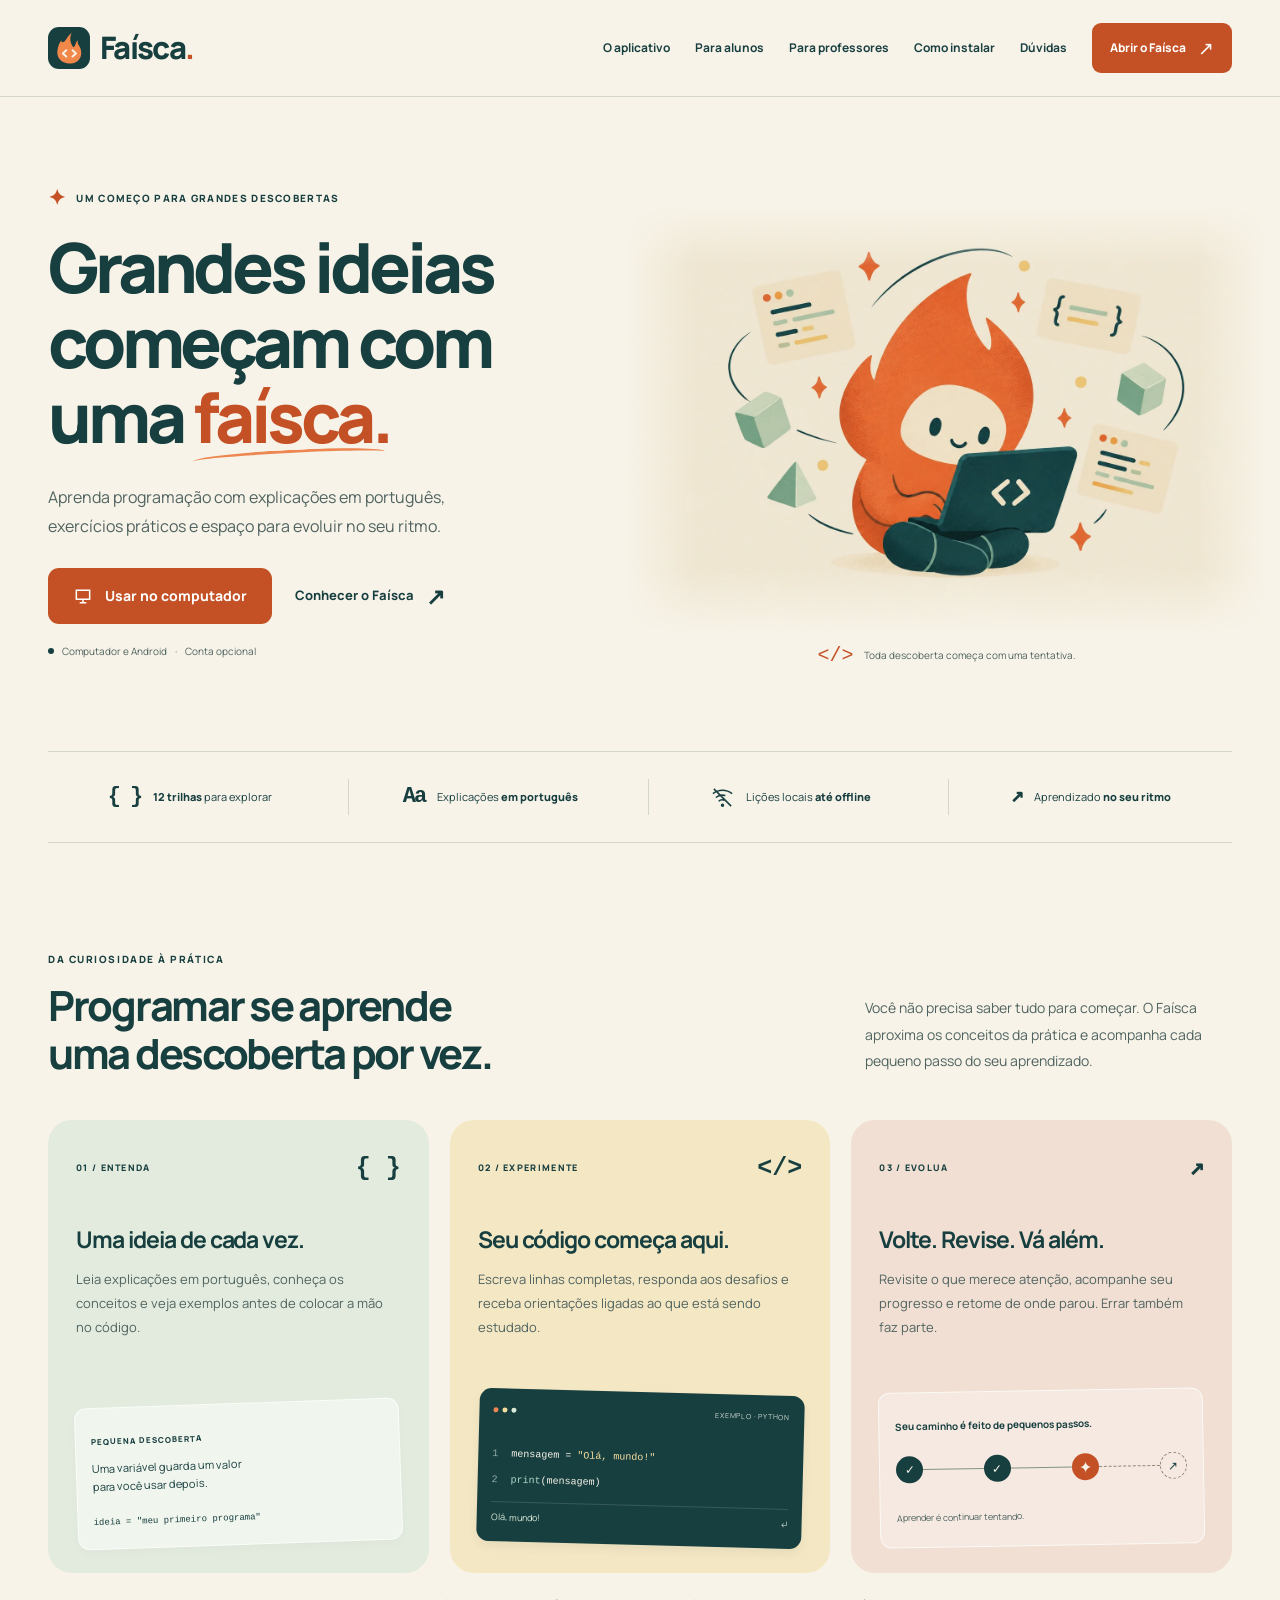
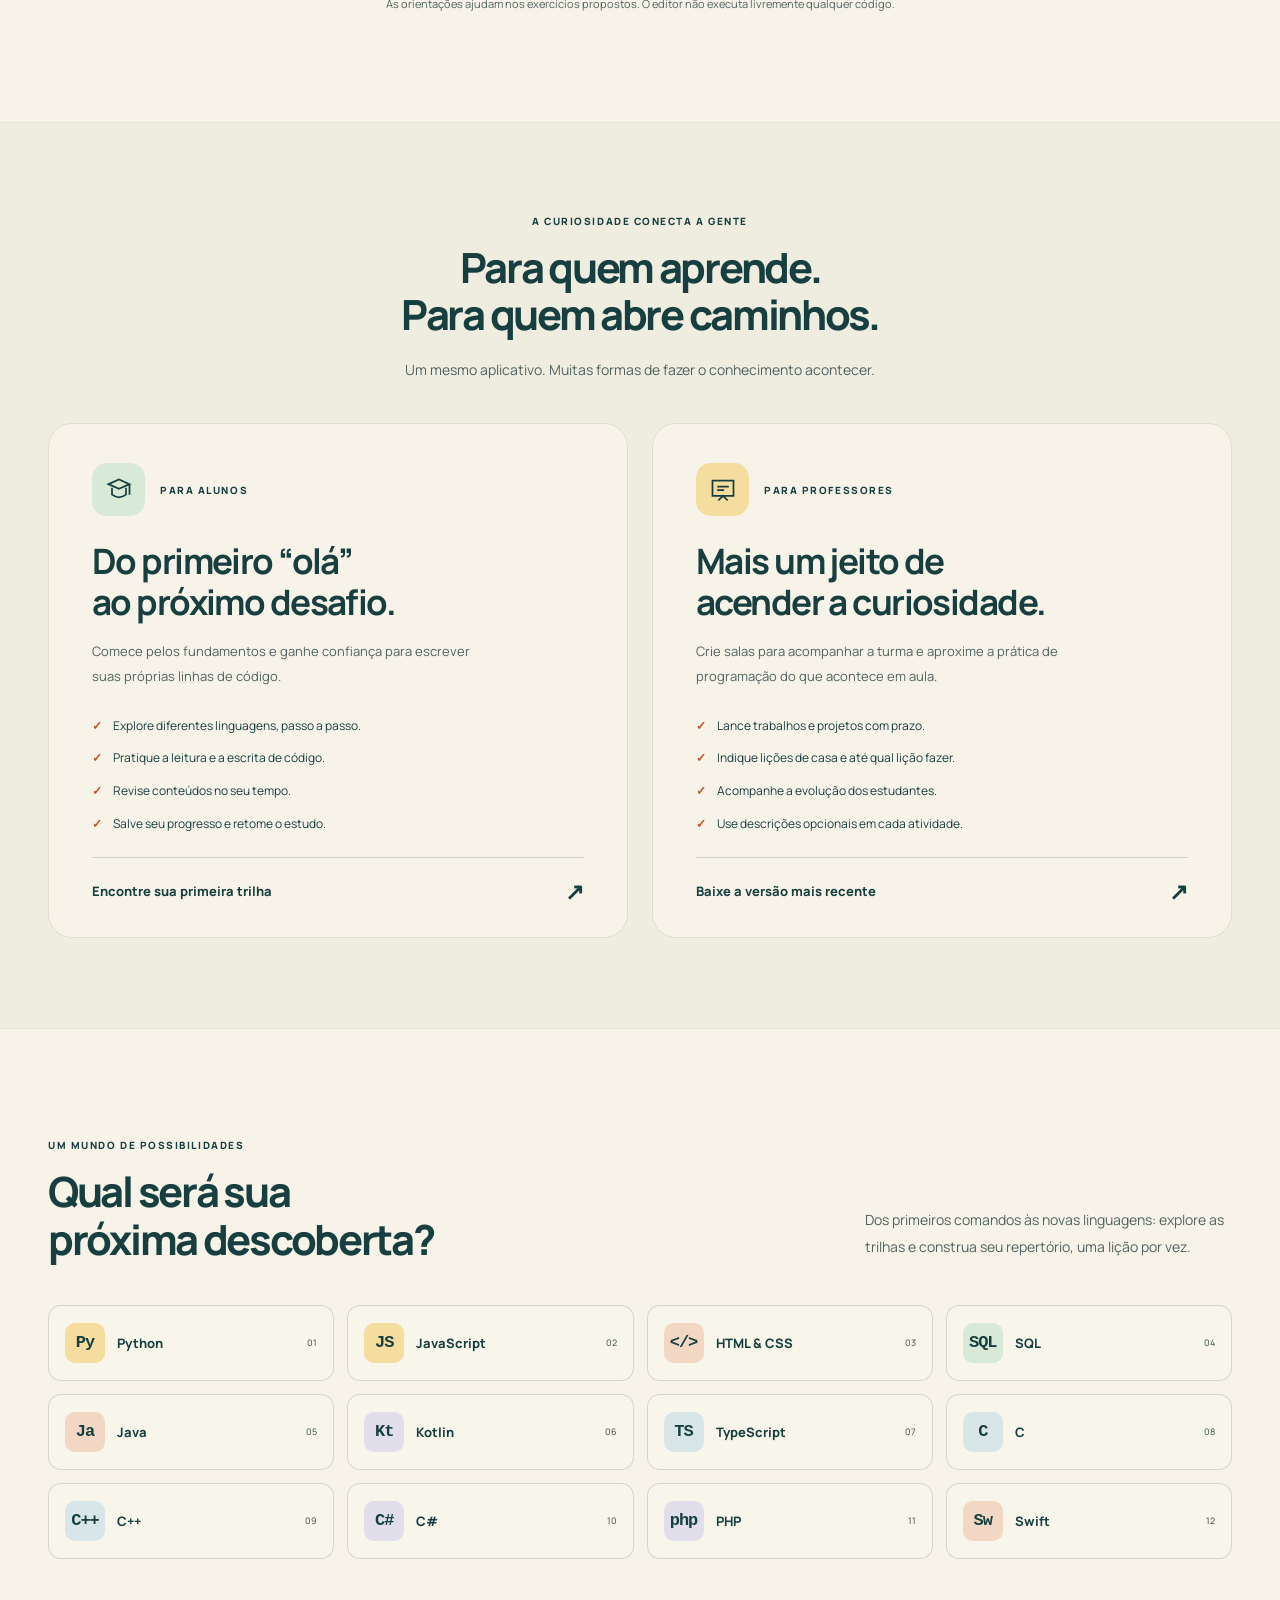
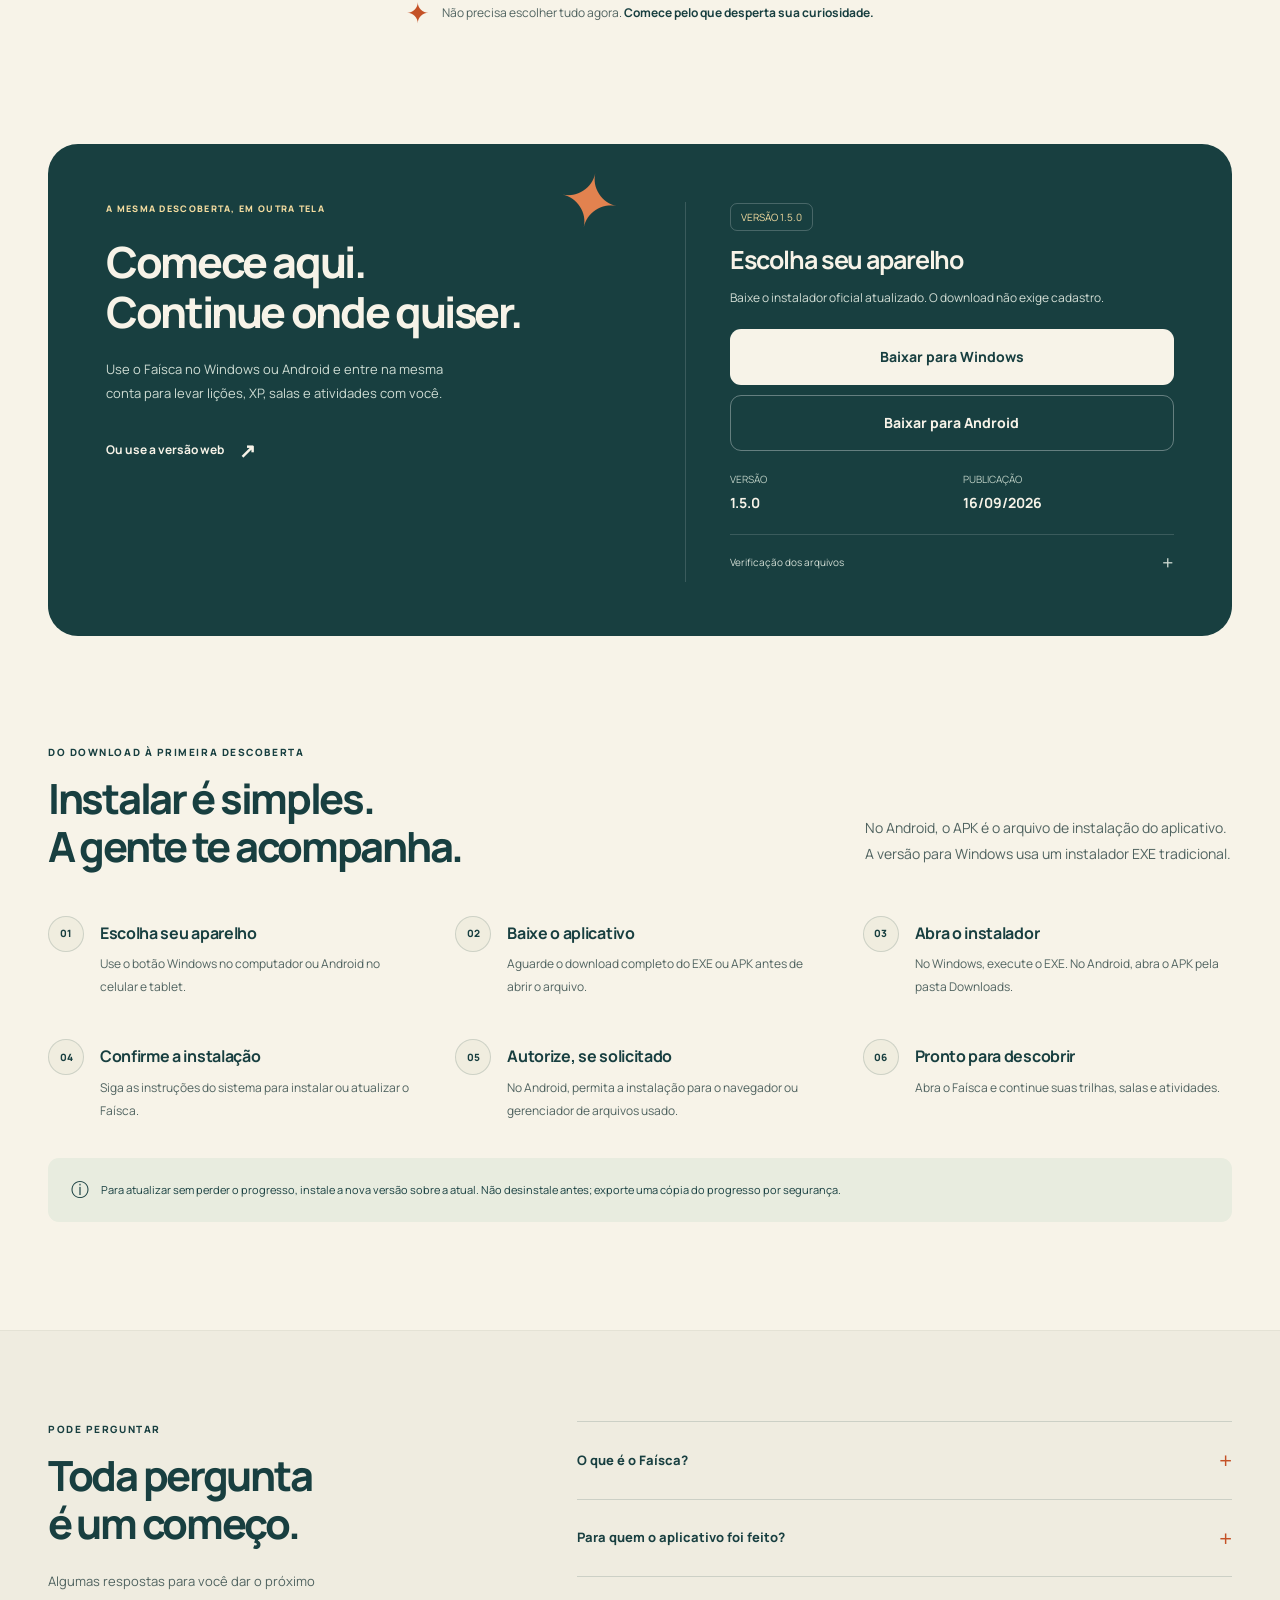
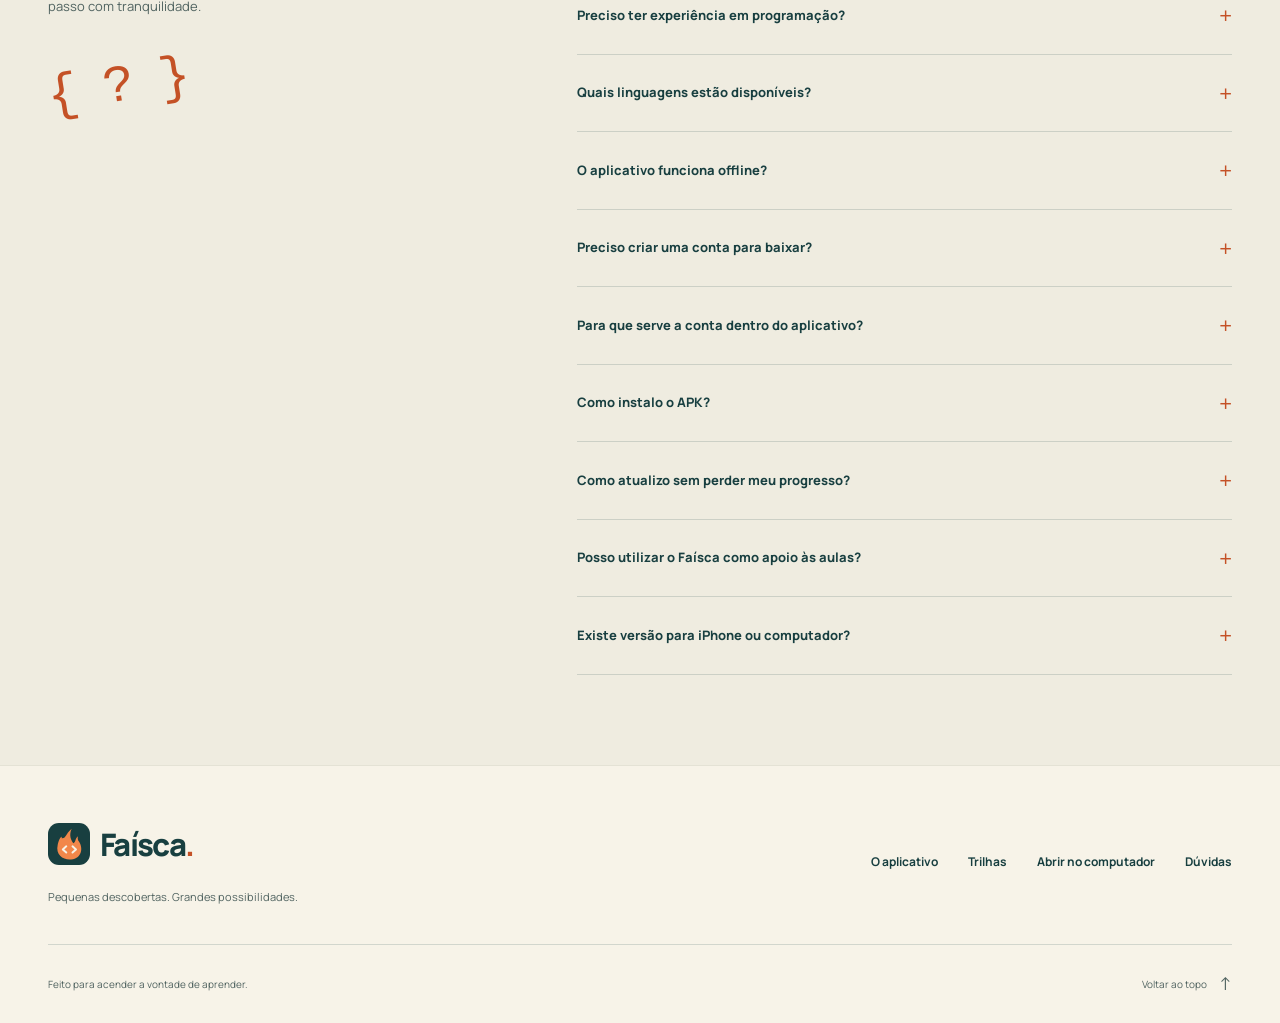
==== commit 7b80fa9e: "Publica Faísca 1.5.0 para Windows e Android" ====
--- a/index.html
+++ b/index.html
@@ -5,7 +5,7 @@
   <meta name="viewport" content="width=device-width, initial-scale=1">
   <meta name="theme-color" content="#F7F3E8">
   <title>Faísca — Grandes ideias começam com uma faísca</title>
-  <meta name="description" content="Aprenda programação em português com o Faísca. Conheça as trilhas, pratique código no seu ritmo e veja como instalar o aplicativo no Android.">
+  <meta name="description" content="Aprenda programação em português com o Faísca no computador ou Android. Continue suas trilhas e sincronize o progresso entre dispositivos.">
   <meta property="og:type" content="website">
   <meta property="og:locale" content="pt_BR">
   <meta property="og:site_name" content="Faísca">
@@ -26,7 +26,7 @@
       <button class="menu-toggle" aria-controls="navegacao" aria-expanded="false" aria-label="Abrir menu"><span></span><span></span></button>
       <nav class="nav-links" id="navegacao" aria-label="Navegação principal">
         <a href="#aplicativo">O aplicativo</a><a href="#alunos">Para alunos</a><a href="#professores">Para professores</a><a href="#instalacao">Como instalar</a><a href="#duvidas">Dúvidas</a>
-        <a class="button button-small" href="#download">Baixar para Android <span aria-hidden="true">↗</span></a>
+        <a class="button button-small" href="app/">Abrir o Faísca <span aria-hidden="true">↗</span></a>
       </nav>
     </div>
   </header>
@@ -36,8 +36,8 @@
         <p class="eyebrow"><span class="little-spark" aria-hidden="true">✦</span> UM COMEÇO PARA GRANDES DESCOBERTAS</p>
         <h1 id="hero-title">Grandes ideias<br>começam com<br>uma <span class="spark-word">faísca.</span></h1>
         <p class="hero-description">Aprenda programação com explicações em português, exercícios práticos e espaço para evoluir no seu ritmo.</p>
-        <div class="hero-actions"><a class="button" href="#download"><svg width="20" height="20" viewBox="0 0 24 24" fill="none" stroke="currentColor" stroke-width="1.8" aria-hidden="true"><path d="M12 3v12m-5-5 5 5 5-5M5 16v4h14v-4"/></svg> Baixar para Android</a><a class="text-link" href="#aplicativo">Conhecer o Faísca <span aria-hidden="true">↗</span></a></div>
-        <p class="platform-note"><span class="platform-dot" aria-hidden="true"></span> Feito para Android <span aria-hidden="true">·</span> Sem cadastro para baixar</p>
+        <div class="hero-actions"><a class="button" href="app/"><svg width="20" height="20" viewBox="0 0 24 24" fill="none" stroke="currentColor" stroke-width="1.8" aria-hidden="true"><path d="M4 5h16v11H4zM8 20h8m-4-4v4"/></svg> Usar no computador</a><a class="text-link" href="#aplicativo">Conhecer o Faísca <span aria-hidden="true">↗</span></a></div>
+        <p class="platform-note"><span class="platform-dot" aria-hidden="true"></span> Computador e Android <span aria-hidden="true">·</span> Conta opcional</p>
       </div>
       <div class="hero-art">
         <img class="mascot" src="assets/capa.webp" width="1536" height="1024" alt="Mascote do Faísca: uma chama laranja sorridente aprendendo com seu notebook, cercada por pequenos símbolos de código." fetchpriority="high">
@@ -65,7 +65,7 @@
       <div class="container"><div class="section-heading centered"><p class="eyebrow">A CURIOSIDADE CONECTA A GENTE</p><h2>Para quem aprende.<br>Para quem abre caminhos.</h2><p>Um mesmo aplicativo. Muitas formas de fazer o conhecimento acontecer.</p></div>
         <div class="audience-grid">
           <article class="audience-card student-card" id="alunos"><div class="audience-heading"><span class="audience-icon" aria-hidden="true"><svg width="28" height="28" viewBox="0 0 24 24" fill="none" stroke="currentColor" stroke-width="1.5"><path d="m3 7 9-4 9 4-9 4-9-4Zm3 3v6c4 3 8 3 12 0v-6M21 7v9"/></svg></span><span class="eyebrow">PARA ALUNOS</span></div><h3>Do primeiro “olá”<br>ao próximo desafio.</h3><p>Comece pelos fundamentos e ganhe confiança para escrever suas próprias linhas de código.</p><ul class="check-list"><li>Explore diferentes linguagens, passo a passo.</li><li>Pratique a leitura e a escrita de código.</li><li>Revise conteúdos no seu tempo.</li><li>Salve seu progresso e retome o estudo.</li></ul><a class="text-link" href="#trilhas">Encontre sua primeira trilha <span aria-hidden="true">↗</span></a></article>
-          <article class="audience-card teacher-card" id="professores"><div class="audience-heading"><span class="audience-icon" aria-hidden="true"><svg width="28" height="28" viewBox="0 0 24 24" fill="none" stroke="currentColor" stroke-width="1.5"><path d="M3 4h18v13H3zM8 21l4-4 4 4M7 9h10M7 12h6"/></svg></span><span class="eyebrow">PARA PROFESSORES</span></div><h3>Mais um jeito de<br>acender a curiosidade.</h3><p>Leve a prática de programação para perto da turma, como complemento ao que acontece em sala de aula.</p><ul class="check-list"><li>Use trilhas como material complementar.</li><li>Proponha exercícios e conversas sobre código.</li><li>Incentive a prática entre as aulas.</li><li>Apoie o estudo e a revisão dos conteúdos.</li></ul><a class="text-link" href="#download">Conheça o aplicativo para Android <span aria-hidden="true">↗</span></a></article>
+          <article class="audience-card teacher-card" id="professores"><div class="audience-heading"><span class="audience-icon" aria-hidden="true"><svg width="28" height="28" viewBox="0 0 24 24" fill="none" stroke="currentColor" stroke-width="1.5"><path d="M3 4h18v13H3zM8 21l4-4 4 4M7 9h10M7 12h6"/></svg></span><span class="eyebrow">PARA PROFESSORES</span></div><h3>Mais um jeito de<br>acender a curiosidade.</h3><p>Crie salas para acompanhar a turma e aproxime a prática de programação do que acontece em aula.</p><ul class="check-list"><li>Lance trabalhos e projetos com prazo.</li><li>Indique lições de casa e até qual lição fazer.</li><li>Acompanhe a evolução dos estudantes.</li><li>Use descrições opcionais em cada atividade.</li></ul><a class="text-link" href="#download">Baixe a versão mais recente <span aria-hidden="true">↗</span></a></article>
         </div>
       </div>
     </section>
@@ -75,11 +75,12 @@
       <div class="trail-note"><span aria-hidden="true">✦</span><p>Não precisa escolher tudo agora. <strong>Comece pelo que desperta sua curiosidade.</strong></p></div>
     </section>
 
-    <section class="download-section container" id="download" aria-labelledby="download-title"><div class="download-panel"><div class="download-copy"><span class="download-spark" aria-hidden="true">✦</span><p class="eyebrow">LEVE SUA CURIOSIDADE COM VOCÊ</p><h2 id="download-title">Seu próximo passo<br>cabe no seu bolso.</h2><p>O Faísca foi feito para acompanhar suas descobertas no Android. Alunos e professores usam o mesmo aplicativo.</p><a class="light-link" href="#instalacao">Veja como instalar <span aria-hidden="true">↗</span></a></div><div class="download-info"><span class="download-status">EM PREPARAÇÃO</span><h3>Faísca para Android</h3>
-<p>O instalador será disponibilizado aqui.</p>
-<button class="button button-light" type="button" disabled aria-disabled="true">Download disponível em breve</button></div></div></section>
+    <section class="download-section container" id="download" aria-labelledby="download-title"><div class="download-panel"><div class="download-copy"><span class="download-spark" aria-hidden="true">✦</span><p class="eyebrow">A MESMA DESCOBERTA, EM OUTRA TELA</p><h2 id="download-title">Comece aqui.<br>Continue onde quiser.</h2><p>Use o Faísca no Windows ou Android e entre na mesma conta para levar lições, XP, salas e atividades com você.</p><a class="light-link" href="app/">Ou use a versão web <span aria-hidden="true">↗</span></a></div><div class="download-info"><span class="download-status">VERSÃO 1.5.0</span><h3>Escolha seu aparelho</h3>
+<p>Baixe o instalador oficial atualizado. O download não exige cadastro.</p>
+<a class="button button-light" href="https://github.com/manu0916/faisca-site/releases/download/v1.5.0/Faisca-1.5.0-Windows.exe">Baixar para Windows</a><a class="button button-light" href="downloads/faisca.apk" download>Baixar para Android</a>
+<div class="release-grid" aria-label="Detalhes da versão"><div class="release-item"><span class="release-label">VERSÃO</span><span class="release-value">1.5.0</span></div><div class="release-item"><span class="release-label">PUBLICAÇÃO</span><span class="release-value">16/09/2026</span></div></div><details class="technical-details"><summary>Verificação dos arquivos</summary><p>Os códigos SHA-256 estão no arquivo de verificação.</p><a class="light-link" href="downloads/SHA256.txt">Abrir SHA-256</a></details></div></div></section>
 
-    <section class="section container install-section" id="instalacao" aria-labelledby="install-title"><div class="section-heading split-heading"><div><p class="eyebrow">DO DOWNLOAD À PRIMEIRA DESCOBERTA</p><h2 id="install-title">Instalar é simples.<br>A gente te acompanha.</h2></div><p>Quando o instalador estiver disponível, siga estes passos no seu aparelho Android. APK é o arquivo de instalação do aplicativo.</p></div><ol class="install-grid"><li><span class="install-number">01</span><div><h3>Abra no Android</h3><p>Acesse este site pelo navegador do aparelho em que você quer estudar.</p></div></li><li><span class="install-number">02</span><div><h3>Baixe o aplicativo</h3><p>Toque em “Baixar para Android” na área de download.</p></div></li><li><span class="install-number">03</span><div><h3>Espere terminar</h3><p>Aguarde o download completo antes de abrir o arquivo.</p></div></li><li><span class="install-number">04</span><div><h3>Abra o arquivo APK</h3><p>Encontre o arquivo pelo navegador ou pela pasta Downloads.</p></div></li><li><span class="install-number">05</span><div><h3>Autorize, se solicitado</h3><p>Permita a instalação para o navegador ou gerenciador de arquivos usado.</p></div></li><li><span class="install-number">06</span><div><h3>Pronto para descobrir</h3><p>Conclua a instalação, abra o Faísca e comece sua primeira trilha.</p></div></li></ol><p class="install-tip"><span aria-hidden="true">ⓘ</span> Os nomes das opções podem variar conforme o aparelho. Depois, você pode desativar a permissão de instalar por essa origem.</p></section>
+    <section class="section container install-section" id="instalacao" aria-labelledby="install-title"><div class="section-heading split-heading"><div><p class="eyebrow">DO DOWNLOAD À PRIMEIRA DESCOBERTA</p><h2 id="install-title">Instalar é simples.<br>A gente te acompanha.</h2></div><p>No Android, o APK é o arquivo de instalação do aplicativo. A versão para Windows usa um instalador EXE tradicional.</p></div><ol class="install-grid"><li><span class="install-number">01</span><div><h3>Escolha seu aparelho</h3><p>Use o botão Windows no computador ou Android no celular e tablet.</p></div></li><li><span class="install-number">02</span><div><h3>Baixe o aplicativo</h3><p>Aguarde o download completo do EXE ou APK antes de abrir o arquivo.</p></div></li><li><span class="install-number">03</span><div><h3>Abra o instalador</h3><p>No Windows, execute o EXE. No Android, abra o APK pela pasta Downloads.</p></div></li><li><span class="install-number">04</span><div><h3>Confirme a instalação</h3><p>Siga as instruções do sistema para instalar ou atualizar o Faísca.</p></div></li><li><span class="install-number">05</span><div><h3>Autorize, se solicitado</h3><p>No Android, permita a instalação para o navegador ou gerenciador de arquivos usado.</p></div></li><li><span class="install-number">06</span><div><h3>Pronto para descobrir</h3><p>Abra o Faísca e continue suas trilhas, salas e atividades.</p></div></li></ol><p class="install-tip"><span aria-hidden="true">ⓘ</span> Para atualizar sem perder o progresso, instale a nova versão sobre a atual. Não desinstale antes; exporte uma cópia do progresso por segurança.</p></section>
 
     <section class="faq-section" id="duvidas" aria-labelledby="faq-title"><div class="container faq-layout"><div class="faq-intro"><p class="eyebrow">PODE PERGUNTAR</p><h2 id="faq-title">Toda pergunta<br>é um começo.</h2><p>Algumas respostas para você dar o próximo passo com tranquilidade.</p><span class="faq-doodle" aria-hidden="true">{ ? }</span></div><div class="faq-list">
       <details><summary>O que é o Faísca?</summary><div class="faq-answer"><p>É um aplicativo educativo de programação, com explicações em português, exemplos, exercícios e revisão. A proposta é aproximar o aprendizado da prática, uma descoberta de cada vez.</p></div></details>
@@ -88,13 +89,13 @@
       <details><summary>Quais linguagens estão disponíveis?</summary><div class="faq-answer"><p>As trilhas são Python, JavaScript, HTML &amp; CSS, SQL, Java, Kotlin, TypeScript, C, C++, C#, PHP e Swift. <a href="#trilhas">Veja todas as trilhas</a>.</p></div></details>
       <details><summary>O aplicativo funciona offline?</summary><div class="faq-answer"><p>As lições incluídas no aplicativo podem ser estudadas sem conexão, com o progresso salvo no aparelho. Recursos de conta e sincronização precisam de internet.</p></div></details>
       <details><summary>Preciso criar uma conta para baixar?</summary><div class="faq-answer"><p>Não. O download pelo site não exige cadastro. Dentro do aplicativo, você também pode começar a estudar sem criar uma conta.</p></div></details>
-      <details><summary>Para que serve a conta dentro do aplicativo?</summary><div class="faq-answer"><p>A conta é opcional e dá acesso aos recursos de sincronização do progresso. A sincronização depende de conexão, do serviço de conta disponível e do aplicativo aberto. Antes de trocar de aparelho, exporte também uma cópia do progresso pelas opções do perfil.</p></div></details>
+      <details><summary>Para que serve a conta dentro do aplicativo?</summary><div class="faq-answer"><p>A conta é opcional e sincroniza seu progresso entre celular, tablet e computador. A sincronização depende de conexão, do serviço de conta disponível e do aplicativo aberto. Antes de trocar de dispositivo, confira o estado “Sincronizado” e exporte também uma cópia do progresso.</p></div></details>
       <details><summary>Como instalo o APK?</summary><div class="faq-answer"><p>Baixe o arquivo no Android, espere o download terminar e abra o APK. Se o sistema pedir, autorize a instalação para a origem utilizada e conclua. <a href="#instalacao">Confira o passo a passo completo</a>.</p></div></details>
       <details><summary>Como atualizo sem perder meu progresso?</summary><div class="faq-answer"><p>Primeiro, exporte o progresso pelo perfil e guarde a cópia em um lugar seguro. Se você usa conta, confira também se a sincronização terminou. Depois, baixe a nova versão e instale sobre a atual.</p><p>A atualização precisa ser compatível, ter o mesmo identificador de aplicativo e usar a mesma chave de assinatura da versão instalada. Se houver conflito, preserve a cópia do progresso antes de qualquer reinstalação. Não desinstale o aplicativo sem esse cuidado.</p></div></details>
-      <details><summary>Posso utilizar o Faísca como apoio às aulas?</summary><div class="faq-answer"><p>Sim. Use as trilhas como material complementar, proponha exercícios de leitura e escrita de código e incentive a revisão. A proposta apresentada aqui não depende de salas virtuais nem de relatórios de alunos.</p></div></details>
-      <details><summary>Existe versão para iPhone ou computador?</summary><div class="faq-answer"><p>O instalador previsto neste site é para Android. Não há uma versão para iPhone ou computador oferecida aqui. Você pode conhecer o Faísca pelo site em qualquer navegador, mas o APK deve ser instalado em um aparelho Android compatível.</p></div></details>
+      <details><summary>Posso utilizar o Faísca como apoio às aulas?</summary><div class="faq-answer"><p>Sim. Professores podem criar salas, acompanhar estudantes e lançar trabalhos, projetos ou lições de casa com prazo. Nas lições de casa, também é possível indicar até qual lição a turma deve fazer e adicionar uma descrição opcional.</p></div></details>
+      <details><summary>Existe versão para iPhone ou computador?</summary><div class="faq-answer"><p>Há um instalador EXE para Windows e uma versão web para computador. No iPhone e iPad, a versão web pode ser aberta pelo navegador; o APK é exclusivo para Android.</p></div></details>
     </div></div></section>
   </main>
-  <footer class="site-footer container"><div class="footer-main"><div><a class="brand" href="#inicio" aria-label="Faísca, voltar ao início"><img src="assets/marca.svg" width="42" height="42" alt=""><span>Faísca<span class="brand-period">.</span></span></a><p>Pequenas descobertas. Grandes possibilidades.</p></div><nav aria-label="Navegação do rodapé"><a href="#aplicativo">O aplicativo</a><a href="#trilhas">Trilhas</a><a href="#download">Download</a><a href="#duvidas">Dúvidas</a></nav></div><div class="footer-bottom"><span>Feito para acender a vontade de aprender.</span><a href="#inicio">Voltar ao topo <span aria-hidden="true">↑</span></a></div></footer>
+  <footer class="site-footer container"><div class="footer-main"><div><a class="brand" href="#inicio" aria-label="Faísca, voltar ao início"><img src="assets/marca.svg" width="42" height="42" alt=""><span>Faísca<span class="brand-period">.</span></span></a><p>Pequenas descobertas. Grandes possibilidades.</p></div><nav aria-label="Navegação do rodapé"><a href="#aplicativo">O aplicativo</a><a href="#trilhas">Trilhas</a><a href="app/">Abrir no computador</a><a href="#duvidas">Dúvidas</a></nav></div><div class="footer-bottom"><span>Feito para acender a vontade de aprender.</span><a href="#inicio">Voltar ao topo <span aria-hidden="true">↑</span></a></div></footer>
 </body>
 </html>
--- a/css/style.css
+++ b/css/style.css
@@ -18,3 +18,4 @@
 .mascot{mask-image:linear-gradient(to right,transparent,#000 11%,#000 89%,transparent),linear-gradient(to bottom,transparent,#000 14%,#000 85%,transparent);mask-composite:intersect}
 @media(max-width:760px){.hero .eyebrow{font-size:9px;letter-spacing:.7px}.learning-card>p,.audience-card>p,.install-grid p,.faq-answer p,.download-copy>p:not(.eyebrow){font-size:14px}.faq-list summary{font-size:14px}.check-list>li{font-size:13px}.split-heading>p{font-size:14px}}
 @media(prefers-reduced-motion:reduce){html{scroll-behavior:auto}*,*::before,*::after{animation-duration:.01ms!important;animation-iteration-count:1!important;transition-duration:.01ms!important}}
+.download-info .button+.button{margin-top:10px;background:transparent;color:var(--cream);border:1px solid #ffffff55}.download-info .button+.button:hover{background:#ffffff16}
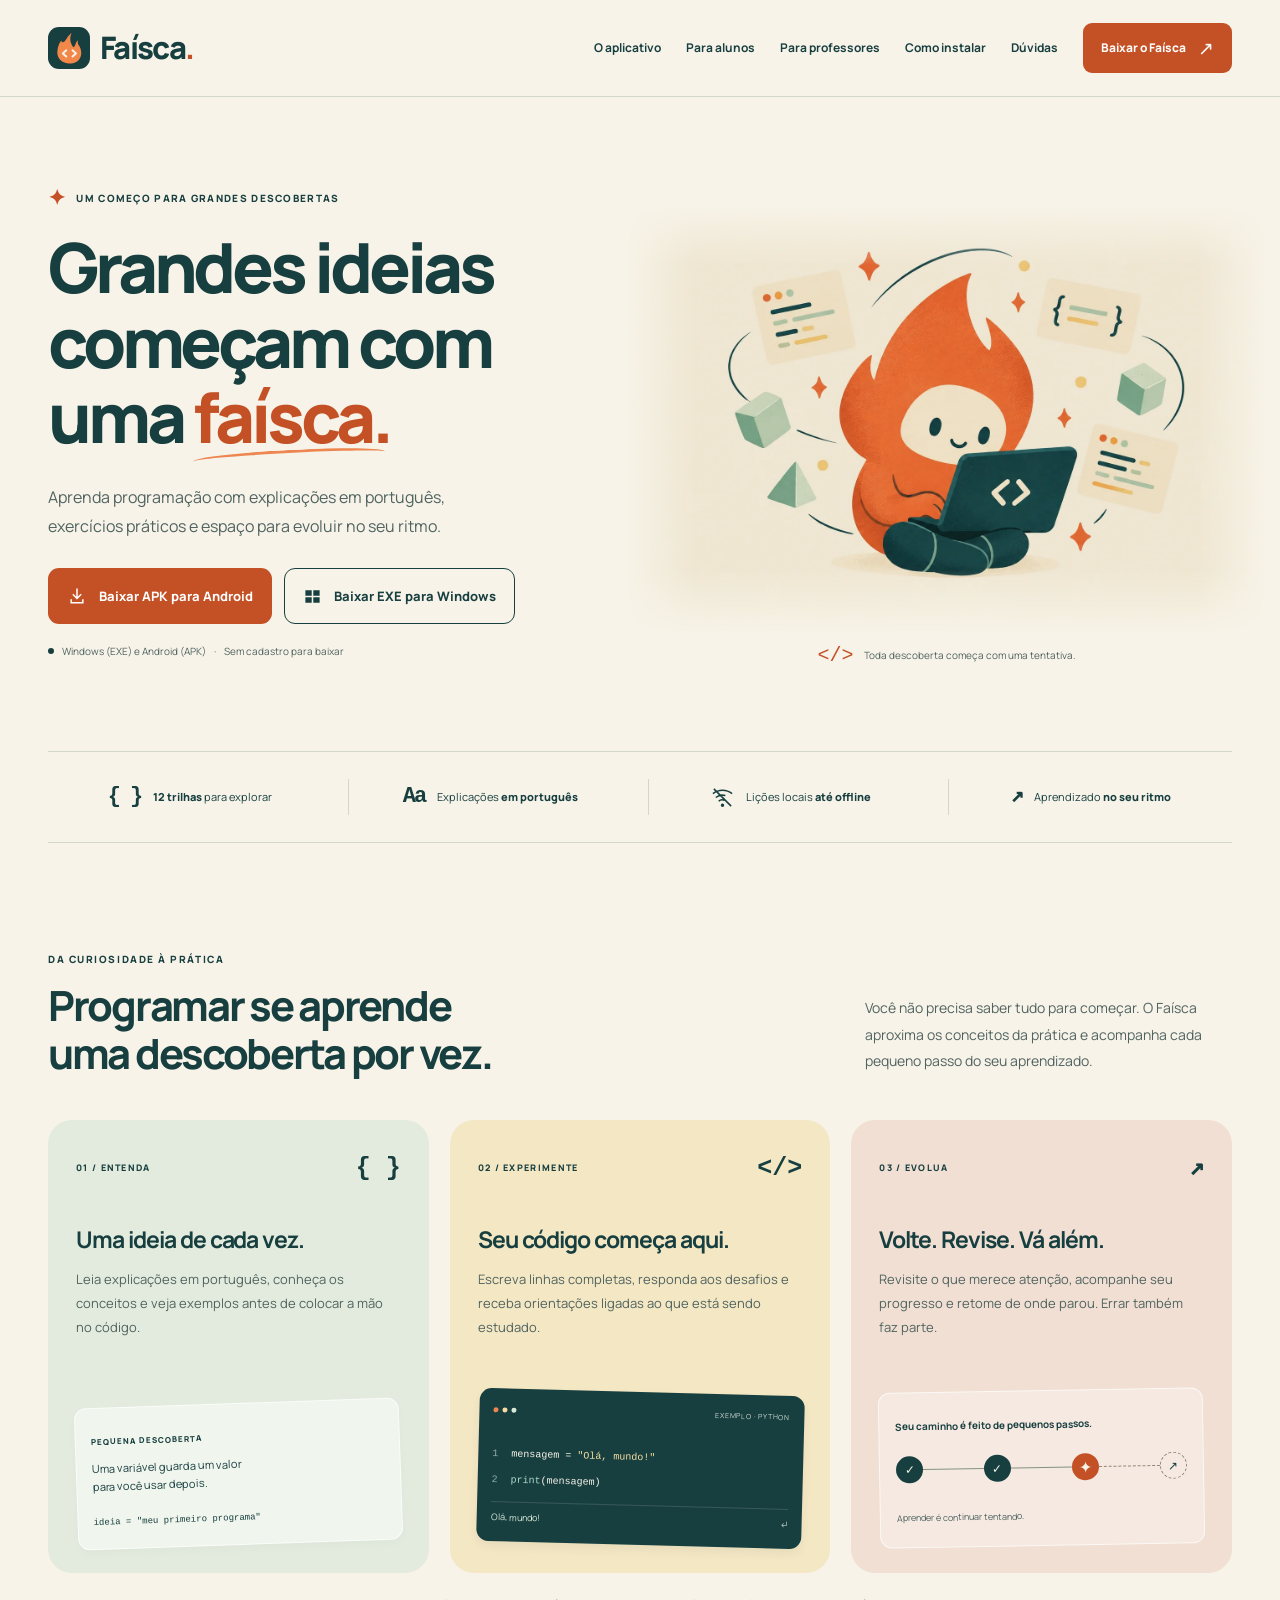
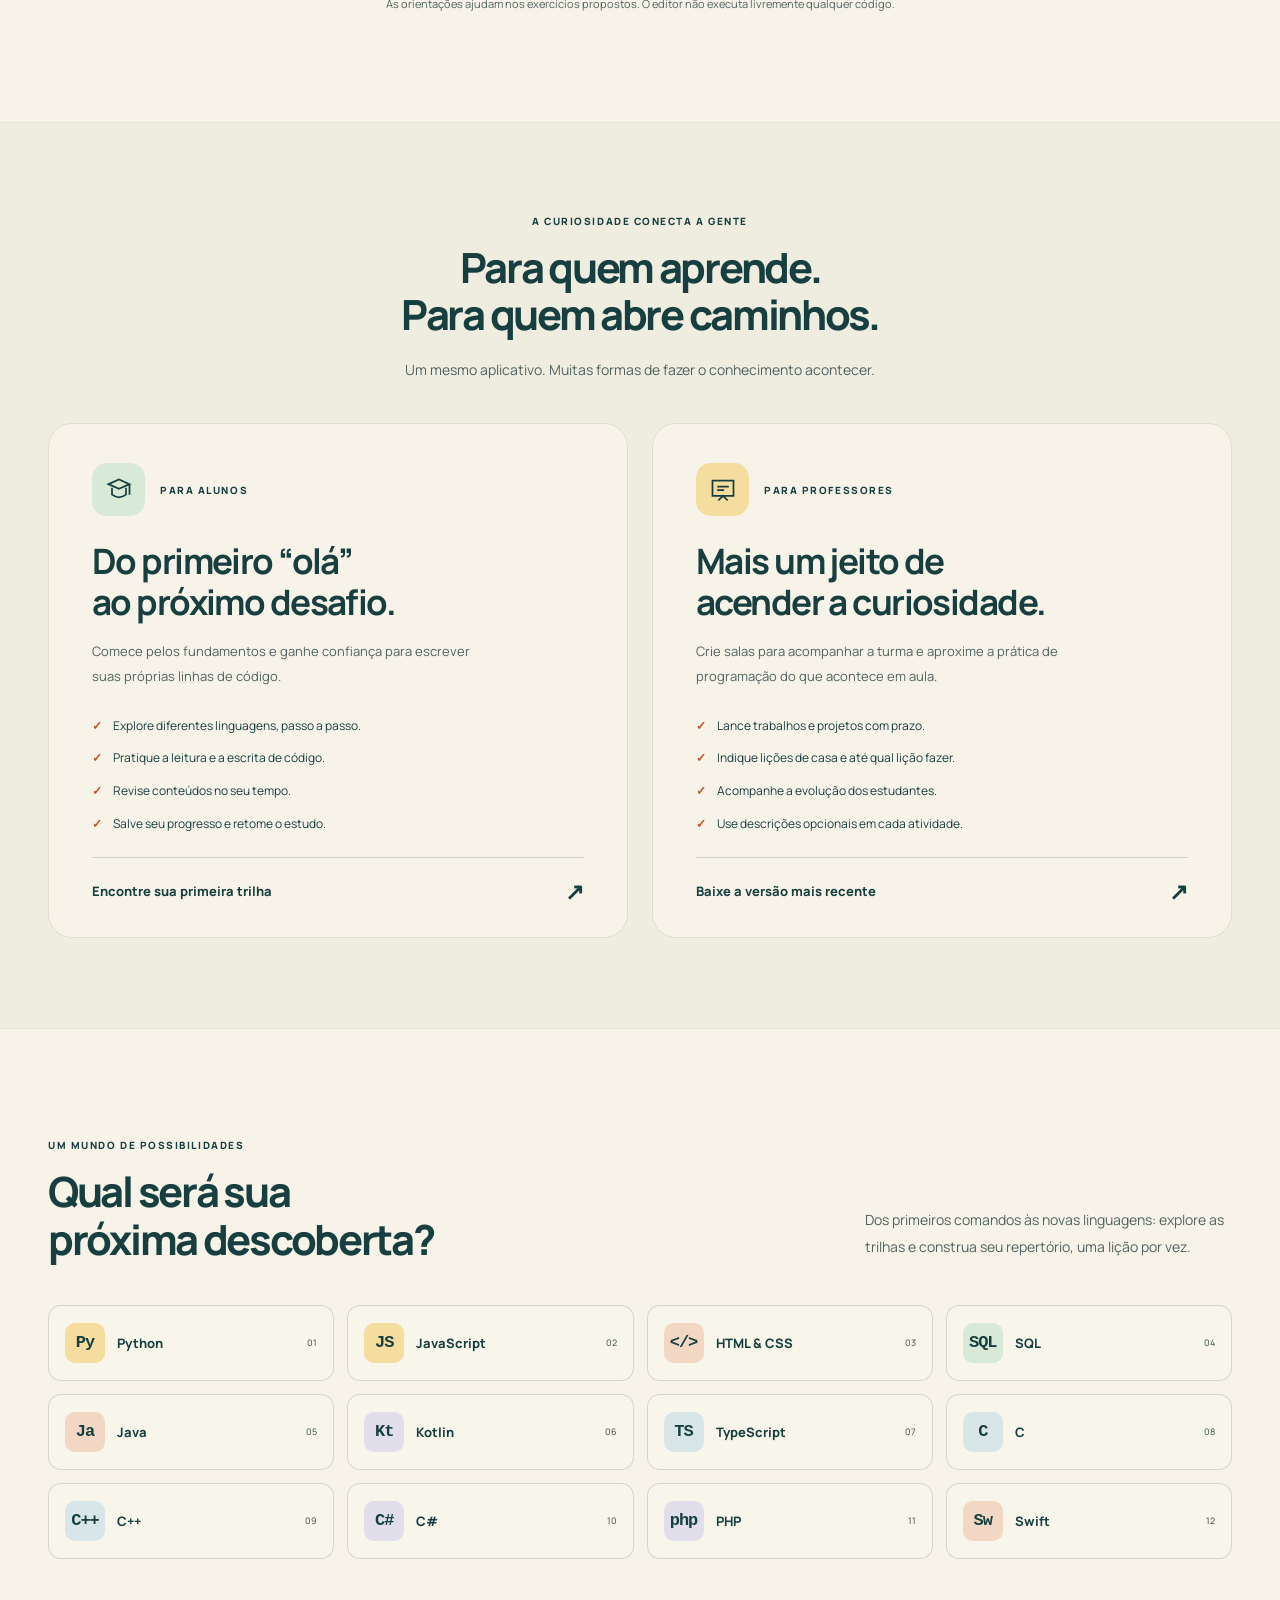
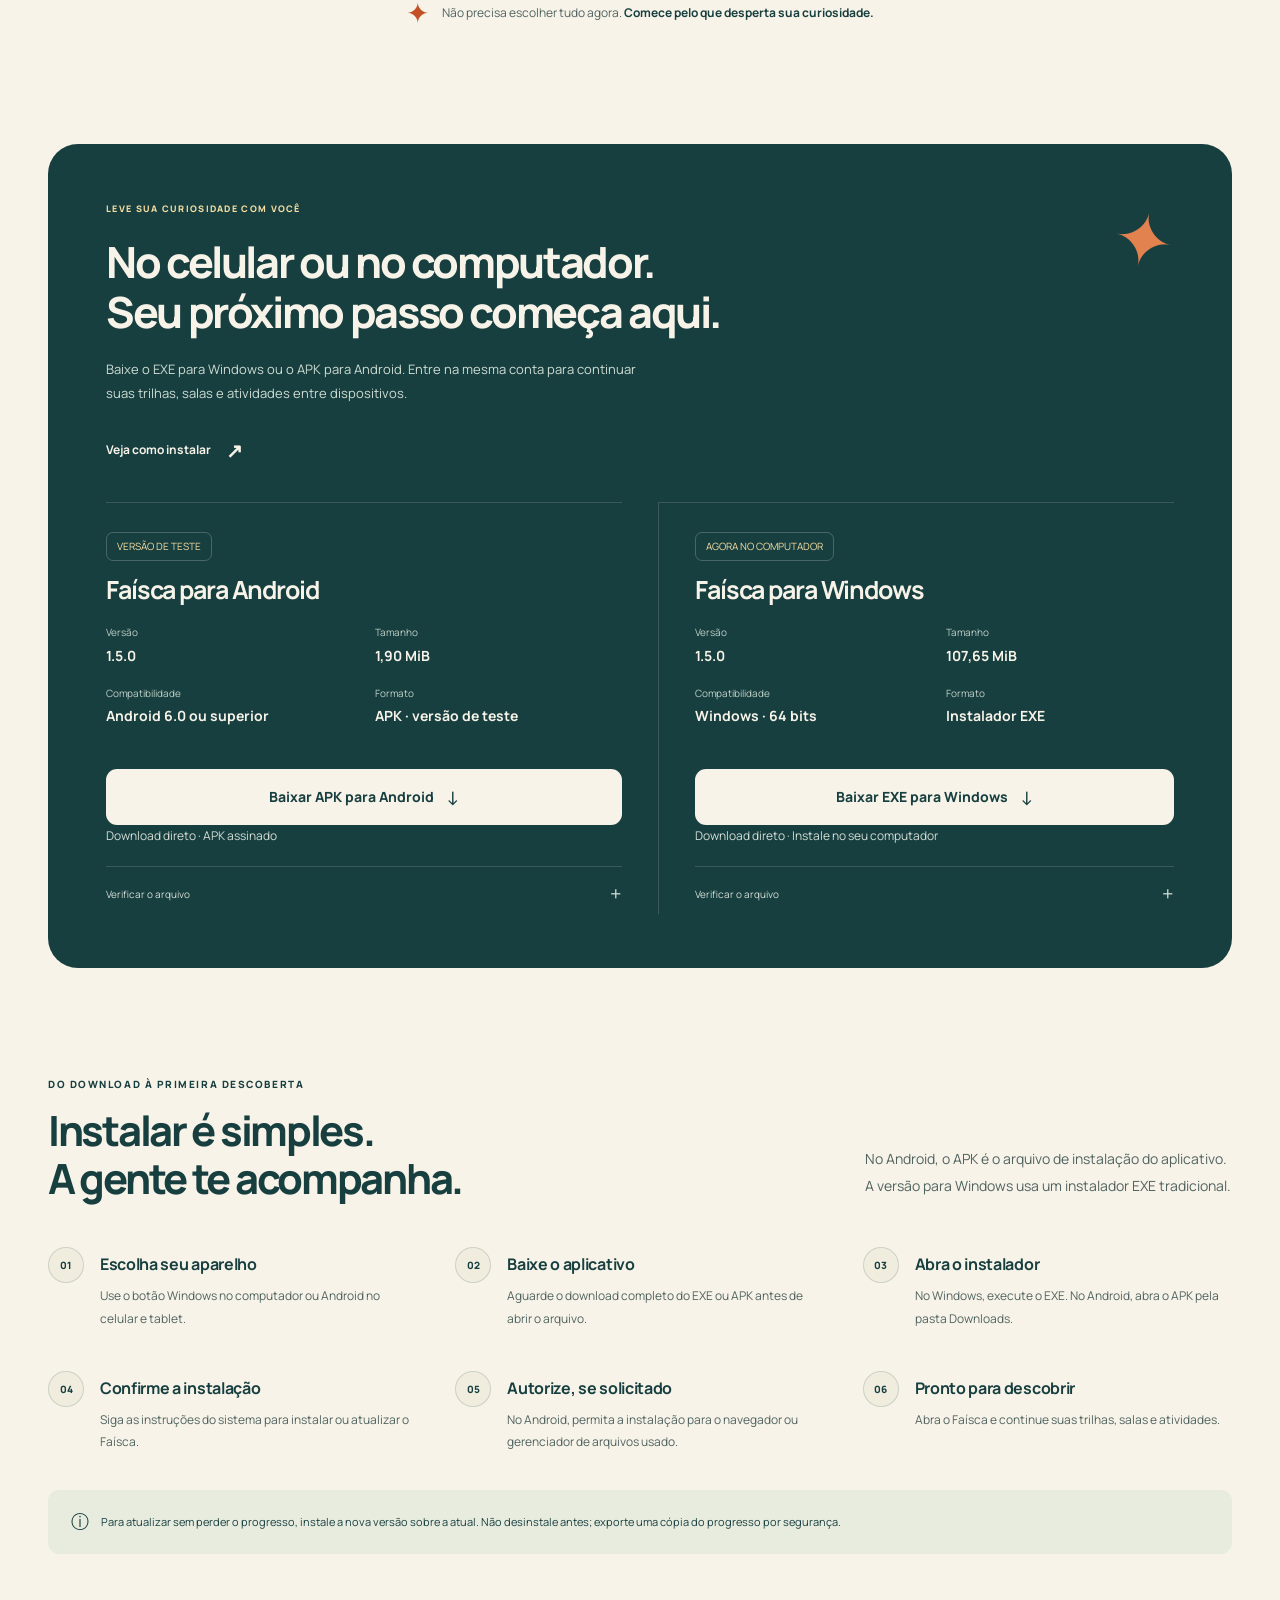
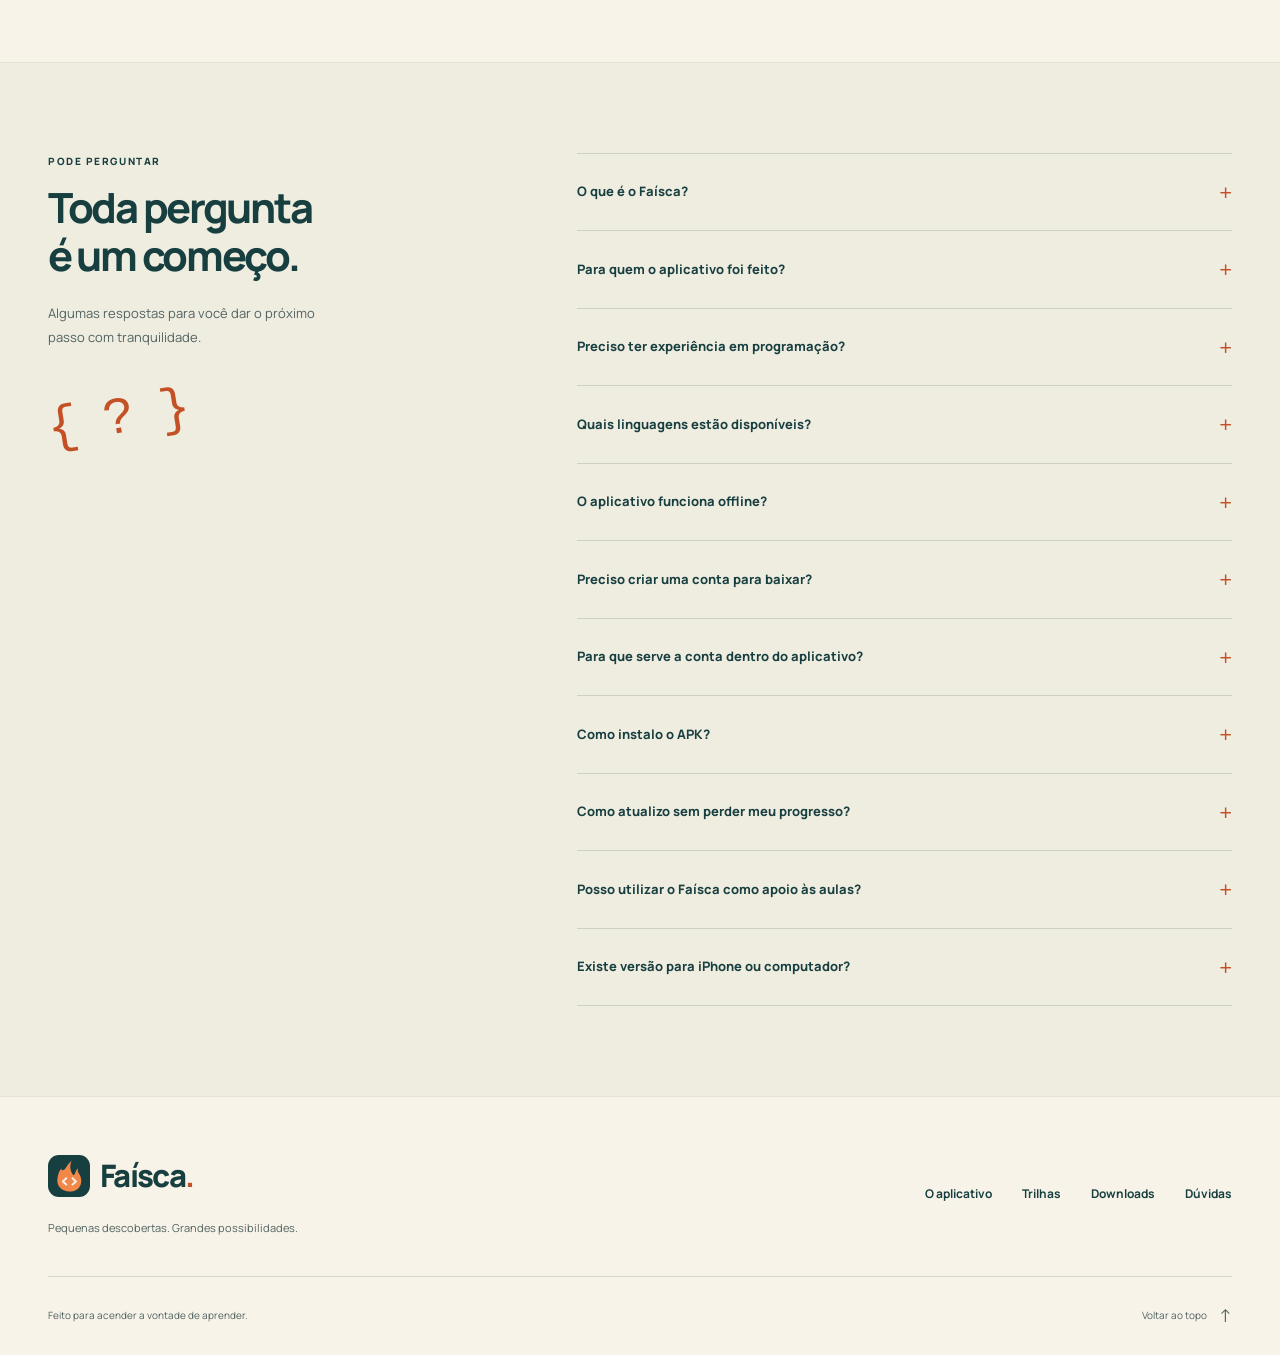
==== commit b415dcfb: "Remove PWA e oferece apenas downloads EXE e APK" ====
--- a/index.html
+++ b/index.html
@@ -4,6 +4,7 @@
   <meta charset="utf-8">
   <meta name="viewport" content="width=device-width, initial-scale=1">
   <meta name="theme-color" content="#F7F3E8">
+  <meta http-equiv="Content-Security-Policy" content="manifest-src 'none'; worker-src 'none'">
   <title>Faísca — Grandes ideias começam com uma faísca</title>
   <meta name="description" content="Aprenda programação em português com o Faísca no computador ou Android. Continue suas trilhas e sincronize o progresso entre dispositivos.">
   <meta property="og:type" content="website">
@@ -26,7 +27,7 @@
       <button class="menu-toggle" aria-controls="navegacao" aria-expanded="false" aria-label="Abrir menu"><span></span><span></span></button>
       <nav class="nav-links" id="navegacao" aria-label="Navegação principal">
         <a href="#aplicativo">O aplicativo</a><a href="#alunos">Para alunos</a><a href="#professores">Para professores</a><a href="#instalacao">Como instalar</a><a href="#duvidas">Dúvidas</a>
-        <a class="button button-small" href="app/">Abrir o Faísca <span aria-hidden="true">↗</span></a>
+        <a class="button button-small" href="#download">Baixar o Faísca <span aria-hidden="true">↗</span></a>
       </nav>
     </div>
   </header>
@@ -36,8 +37,8 @@
         <p class="eyebrow"><span class="little-spark" aria-hidden="true">✦</span> UM COMEÇO PARA GRANDES DESCOBERTAS</p>
         <h1 id="hero-title">Grandes ideias<br>começam com<br>uma <span class="spark-word">faísca.</span></h1>
         <p class="hero-description">Aprenda programação com explicações em português, exercícios práticos e espaço para evoluir no seu ritmo.</p>
-        <div class="hero-actions"><a class="button" href="app/"><svg width="20" height="20" viewBox="0 0 24 24" fill="none" stroke="currentColor" stroke-width="1.8" aria-hidden="true"><path d="M4 5h16v11H4zM8 20h8m-4-4v4"/></svg> Usar no computador</a><a class="text-link" href="#aplicativo">Conhecer o Faísca <span aria-hidden="true">↗</span></a></div>
-        <p class="platform-note"><span class="platform-dot" aria-hidden="true"></span> Computador e Android <span aria-hidden="true">·</span> Conta opcional</p>
+        <div class="hero-actions"><a class="button" href="downloads/faisca.apk" download="faisca.apk"><svg width="20" height="20" viewBox="0 0 24 24" fill="none" stroke="currentColor" stroke-width="1.8" aria-hidden="true"><path d="M12 3v12m-5-5 5 5 5-5M5 16v4h14v-4"/></svg> Baixar APK para Android</a><a class="button button-outline" href="https://github.com/manu0916/faisca-site/releases/download/v1.5.0/Faisca-1.5.0-Windows.exe" data-platform="windows"><svg width="19" height="19" viewBox="0 0 24 24" fill="currentColor" aria-hidden="true"><path d="M3 4h8v7H3zm10 0h8v7h-8zM3 13h8v7H3zm10 0h8v7h-8z"/></svg> Baixar EXE para Windows</a></div>
+        <p class="platform-note"><span class="platform-dot" aria-hidden="true"></span> Windows (EXE) e Android (APK) <span aria-hidden="true">·</span> Sem cadastro para baixar</p>
       </div>
       <div class="hero-art">
         <img class="mascot" src="assets/capa.webp" width="1536" height="1024" alt="Mascote do Faísca: uma chama laranja sorridente aprendendo com seu notebook, cercada por pequenos símbolos de código." fetchpriority="high">
@@ -75,10 +76,19 @@
       <div class="trail-note"><span aria-hidden="true">✦</span><p>Não precisa escolher tudo agora. <strong>Comece pelo que desperta sua curiosidade.</strong></p></div>
     </section>
 
-    <section class="download-section container" id="download" aria-labelledby="download-title"><div class="download-panel"><div class="download-copy"><span class="download-spark" aria-hidden="true">✦</span><p class="eyebrow">A MESMA DESCOBERTA, EM OUTRA TELA</p><h2 id="download-title">Comece aqui.<br>Continue onde quiser.</h2><p>Use o Faísca no Windows ou Android e entre na mesma conta para levar lições, XP, salas e atividades com você.</p><a class="light-link" href="app/">Ou use a versão web <span aria-hidden="true">↗</span></a></div><div class="download-info"><span class="download-status">VERSÃO 1.5.0</span><h3>Escolha seu aparelho</h3>
-<p>Baixe o instalador oficial atualizado. O download não exige cadastro.</p>
-<a class="button button-light" href="https://github.com/manu0916/faisca-site/releases/download/v1.5.0/Faisca-1.5.0-Windows.exe">Baixar para Windows</a><a class="button button-light" href="downloads/faisca.apk" download>Baixar para Android</a>
-<div class="release-grid" aria-label="Detalhes da versão"><div class="release-item"><span class="release-label">VERSÃO</span><span class="release-value">1.5.0</span></div><div class="release-item"><span class="release-label">PUBLICAÇÃO</span><span class="release-value">16/09/2026</span></div></div><details class="technical-details"><summary>Verificação dos arquivos</summary><p>Os códigos SHA-256 estão no arquivo de verificação.</p><a class="light-link" href="downloads/SHA256.txt">Abrir SHA-256</a></details></div></div></section>
+    <section class="download-section container" id="download" aria-labelledby="download-title"><div class="download-panel"><div class="download-copy"><span class="download-spark" aria-hidden="true">✦</span><p class="eyebrow">LEVE SUA CURIOSIDADE COM VOCÊ</p><h2 id="download-title">No celular ou no computador.<br>Seu próximo passo começa aqui.</h2><p>Baixe o EXE para Windows ou o APK para Android. Entre na mesma conta para continuar suas trilhas, salas e atividades entre dispositivos.</p><a class="light-link" href="#instalacao">Veja como instalar <span aria-hidden="true">↗</span></a></div><div class="download-options"><div class="download-info" id="download-android"><span class="download-status">VERSÃO DE TESTE</span><h3>Faísca para Android</h3>
+<div class="release-grid"><div class="release-item"><span class="release-label">Versão</span><span class="release-value">1.5.0</span></div>
+<div class="release-item"><span class="release-label">Tamanho</span><span class="release-value">1,90 MiB</span></div>
+<div class="release-item"><span class="release-label">Compatibilidade</span><span class="release-value">Android 6.0 ou superior</span></div><div class="release-item"><span class="release-label">Formato</span><span class="release-value">APK · versão de teste</span></div></div>
+<a class="button button-light" href="downloads/faisca.apk" download="faisca.apk">Baixar APK para Android <span aria-hidden="true">↓</span></a>
+<p>Download direto · APK assinado</p>
+<details class="technical-details"><summary>Verificar o arquivo</summary><p>Compare o SHA-256 do arquivo baixado com este código:</p><code>ad23e31c1a0fc5aa2c532ecf121e98137085ca0cc269e3badaa5387f162168af</code><p><a href="downloads/SHA256.txt" download="SHA256.txt">Baixar verificação SHA-256</a> · <a href="downloads/release.json">Dados desta versão</a></p></details></div><div class="download-info" id="download-windows"><span class="download-status">AGORA NO COMPUTADOR</span><h3>Faísca para Windows</h3>
+<div class="release-grid"><div class="release-item"><span class="release-label">Versão</span><span class="release-value">1.5.0</span></div>
+<div class="release-item"><span class="release-label">Tamanho</span><span class="release-value">107,65 MiB</span></div>
+<div class="release-item"><span class="release-label">Compatibilidade</span><span class="release-value">Windows · 64 bits</span></div><div class="release-item"><span class="release-label">Formato</span><span class="release-value">Instalador EXE</span></div></div>
+<a class="button button-light" href="https://github.com/manu0916/faisca-site/releases/download/v1.5.0/Faisca-1.5.0-Windows.exe" data-platform="windows">Baixar EXE para Windows <span aria-hidden="true">↓</span></a>
+<p>Download direto · Instale no seu computador</p>
+<details class="technical-details"><summary>Verificar o arquivo</summary><p>Compare o SHA-256 do arquivo baixado com este código:</p><code>dfbe57a0f695c2121ad2392d249d52a836a3e3ef1a7df8dafc8a5e6a6d486c82</code><p><a href="downloads/SHA256-windows.txt" download="SHA256-windows.txt">Baixar verificação SHA-256</a> · <a href="downloads/windows-release.json">Dados desta versão</a></p></details></div></div></div></section>
 
     <section class="section container install-section" id="instalacao" aria-labelledby="install-title"><div class="section-heading split-heading"><div><p class="eyebrow">DO DOWNLOAD À PRIMEIRA DESCOBERTA</p><h2 id="install-title">Instalar é simples.<br>A gente te acompanha.</h2></div><p>No Android, o APK é o arquivo de instalação do aplicativo. A versão para Windows usa um instalador EXE tradicional.</p></div><ol class="install-grid"><li><span class="install-number">01</span><div><h3>Escolha seu aparelho</h3><p>Use o botão Windows no computador ou Android no celular e tablet.</p></div></li><li><span class="install-number">02</span><div><h3>Baixe o aplicativo</h3><p>Aguarde o download completo do EXE ou APK antes de abrir o arquivo.</p></div></li><li><span class="install-number">03</span><div><h3>Abra o instalador</h3><p>No Windows, execute o EXE. No Android, abra o APK pela pasta Downloads.</p></div></li><li><span class="install-number">04</span><div><h3>Confirme a instalação</h3><p>Siga as instruções do sistema para instalar ou atualizar o Faísca.</p></div></li><li><span class="install-number">05</span><div><h3>Autorize, se solicitado</h3><p>No Android, permita a instalação para o navegador ou gerenciador de arquivos usado.</p></div></li><li><span class="install-number">06</span><div><h3>Pronto para descobrir</h3><p>Abra o Faísca e continue suas trilhas, salas e atividades.</p></div></li></ol><p class="install-tip"><span aria-hidden="true">ⓘ</span> Para atualizar sem perder o progresso, instale a nova versão sobre a atual. Não desinstale antes; exporte uma cópia do progresso por segurança.</p></section>
 
@@ -93,9 +103,9 @@
       <details><summary>Como instalo o APK?</summary><div class="faq-answer"><p>Baixe o arquivo no Android, espere o download terminar e abra o APK. Se o sistema pedir, autorize a instalação para a origem utilizada e conclua. <a href="#instalacao">Confira o passo a passo completo</a>.</p></div></details>
       <details><summary>Como atualizo sem perder meu progresso?</summary><div class="faq-answer"><p>Primeiro, exporte o progresso pelo perfil e guarde a cópia em um lugar seguro. Se você usa conta, confira também se a sincronização terminou. Depois, baixe a nova versão e instale sobre a atual.</p><p>A atualização precisa ser compatível, ter o mesmo identificador de aplicativo e usar a mesma chave de assinatura da versão instalada. Se houver conflito, preserve a cópia do progresso antes de qualquer reinstalação. Não desinstale o aplicativo sem esse cuidado.</p></div></details>
       <details><summary>Posso utilizar o Faísca como apoio às aulas?</summary><div class="faq-answer"><p>Sim. Professores podem criar salas, acompanhar estudantes e lançar trabalhos, projetos ou lições de casa com prazo. Nas lições de casa, também é possível indicar até qual lição a turma deve fazer e adicionar uma descrição opcional.</p></div></details>
-      <details><summary>Existe versão para iPhone ou computador?</summary><div class="faq-answer"><p>Há um instalador EXE para Windows e uma versão web para computador. No iPhone e iPad, a versão web pode ser aberta pelo navegador; o APK é exclusivo para Android.</p></div></details>
+      <details><summary>Existe versão para iPhone ou computador?</summary><div class="faq-answer"><p>O Faísca está disponível como instalador EXE para Windows e APK para Android. Escolha seu sistema na área de downloads. Ainda não há instalador para iPhone, iPad, macOS ou Linux.</p></div></details>
     </div></div></section>
   </main>
-  <footer class="site-footer container"><div class="footer-main"><div><a class="brand" href="#inicio" aria-label="Faísca, voltar ao início"><img src="assets/marca.svg" width="42" height="42" alt=""><span>Faísca<span class="brand-period">.</span></span></a><p>Pequenas descobertas. Grandes possibilidades.</p></div><nav aria-label="Navegação do rodapé"><a href="#aplicativo">O aplicativo</a><a href="#trilhas">Trilhas</a><a href="app/">Abrir no computador</a><a href="#duvidas">Dúvidas</a></nav></div><div class="footer-bottom"><span>Feito para acender a vontade de aprender.</span><a href="#inicio">Voltar ao topo <span aria-hidden="true">↑</span></a></div></footer>
+  <footer class="site-footer container"><div class="footer-main"><div><a class="brand" href="#inicio" aria-label="Faísca, voltar ao início"><img src="assets/marca.svg" width="42" height="42" alt=""><span>Faísca<span class="brand-period">.</span></span></a><p>Pequenas descobertas. Grandes possibilidades.</p></div><nav aria-label="Navegação do rodapé"><a href="#aplicativo">O aplicativo</a><a href="#trilhas">Trilhas</a><a href="#download">Downloads</a><a href="#duvidas">Dúvidas</a></nav></div><div class="footer-bottom"><span>Feito para acender a vontade de aprender.</span><a href="#inicio">Voltar ao topo <span aria-hidden="true">↑</span></a></div></footer>
 </body>
 </html>
--- a/css/style.css
+++ b/css/style.css
@@ -13,9 +13,11 @@
 @media(max-width:1100px){.header-inner{min-height:82px;flex-wrap:wrap;padding-block:18px}.brand{font-size:28px}.brand img{width:38px;height:38px}.nav-links{width:100%;justify-content:space-between;padding-top:10px}.js .menu-toggle{display:flex;flex-direction:column;justify-content:center;gap:6px;width:46px;height:46px;padding:12px;background:transparent;border:1px solid var(--line);border-radius:10px}.menu-toggle span{display:block;width:20px;height:1.5px;background:var(--ink);transition:transform .18s}.menu-toggle[aria-expanded=true] span:first-child{transform:translateY(3.75px) rotate(45deg)}.menu-toggle[aria-expanded=true] span:last-child{transform:translateY(-3.75px) rotate(-45deg)}.js .nav-links{display:none}.js .nav-links.is-open{display:flex}.hero{min-height:580px;padding-block:54px}.hero h1{font-size:57px;letter-spacing:-3px}.hero .eyebrow{font-size:8px}.hero-description{font-size:14px;max-width:360px}.hero-actions{gap:5px 18px}.hero-art{margin-left:-20px}.art-caption{font-size:8px}.benefit-strip>div{font-size:9px;gap:8px}.strip-symbol{font-size:19px}.section{padding-block:80px}.learning-grid{gap:14px}.learning-card{padding:20px}.learning-card h3{font-size:19px}.learning-card>p{font-size:12px;min-height:114px}.concept-note,.code-note,.progress-note{padding:13px 10px}.code-note code{font-size:8px}.concept-note code{font-size:8px}.code-line{margin-right:7px}.progress-note>span{font-size:9px}.split-heading{gap:40px}.split-heading>p{max-width:330px}.audience-card{padding:30px}.audience-card h3{font-size:31px}.trail-grid>li{padding:14px 12px;gap:9px;font-size:11px}.trail-symbol{width:35px;height:35px;font-size:15px}.download-copy h2{font-size:35px}.download-spark{font-size:58px;top:-31px}.download-panel{padding:44px 36px;gap:30px}.download-info{padding-left:27px}.install-grid{gap:28px}.install-grid>li{gap:10px}.faq-layout{gap:60px;grid-template-columns:.8fr 1.2fr}}
 @media(max-width:760px){html{scroll-padding-top:25px}.container{width:calc(100% - 40px)}.header-inner{min-height:76px;padding-block:14px;gap:0}.brand{font-size:26px}.brand img{width:36px;height:36px}.nav-links,.js .nav-links.is-open{flex-direction:column;align-items:stretch;gap:0;padding-top:18px}.nav-links>a:not(.button){font-size:14px;padding:13px 5px;border-top:1px solid var(--line)}.nav-links>.button{margin-top:12px;min-height:48px}.hero{grid-template-columns:1fr;min-height:0;padding-top:40px;padding-bottom:25px}.hero .eyebrow{font-size:8px;letter-spacing:1.2px;margin-bottom:20px}.hero h1{font-size:clamp(46px,9.8vw,69px);line-height:1.09;letter-spacing:-2.7px}.hero-description{font-size:14px;max-width:480px;margin-top:25px}.hero-actions{gap:12px 20px;margin-top:22px}.hero-actions .button{min-height:54px;font-size:13px;padding:16px 19px}.hero-actions .text-link{font-size:12px}.platform-note{font-size:9px;margin-top:15px;gap:6px}.hero-art{margin:10px -10px 0;padding-top:0;max-width:650px}.art-caption{font-size:9px;margin-top:-10px}.benefit-strip{grid-template-columns:1fr 1fr;gap:22px 10px;padding-block:24px}.benefit-strip>div{font-size:9px;justify-content:flex-start;gap:9px}.benefit-strip>div+div{border-left:none}.benefit-strip>div:nth-child(even){padding-left:9px;border-left:1px solid var(--line)}.benefit-strip svg{width:20px}.section{padding-block:65px}.section-heading{margin-bottom:29px}.split-heading{display:block}.split-heading>p{max-width:520px;font-size:13px;margin-top:21px}.eyebrow{font-size:9px;letter-spacing:1.4px}h2{font-size:35px;letter-spacing:-1.5px}.learning-grid{grid-template-columns:1fr;gap:18px}.learning-card{padding:28px}.card-top{margin-bottom:23px}.learning-card h3{font-size:25px}.learning-card>p{font-size:13px;min-height:0;max-width:430px;margin-bottom:25px}.concept-note,.code-note,.progress-note{padding:19px;min-height:150px;width:100%;max-width:430px;align-self:center}.concept-note p{font-size:12px}.concept-note code,.code-note code{font-size:12px}.code-line{margin-right:16px}.code-caption{font-size:8px}.progress-note>span{font-size:11px}.progress-note small{font-size:10px}.progress-journey{margin-block:22px}.progress-journey i{width:31px;height:31px}.section-footnote{text-align:left;line-height:1.8;font-size:10px}.audience-section{padding-block:60px}.centered{text-align:left}.centered>p:last-child{font-size:13px}.audience-grid{grid-template-columns:1fr;gap:18px}.audience-card{padding:28px}.audience-card h3{font-size:31px}.check-list>li{font-size:12px}.audience-card .text-link{font-size:12px;line-height:1.5}.trail-grid{grid-template-columns:repeat(2,1fr);gap:10px}.trail-grid>li{font-size:11px;padding:13px 10px;gap:8px}.trail-symbol{width:33px;height:33px;font-size:14px}.trail-number{font-size:8px}.trail-note{align-items:flex-start;justify-content:flex-start;margin-top:22px;gap:10px}.trail-note p{font-size:11px;max-width:290px}.trail-note strong{display:block}.download-section.container{width:calc(100% - 28px)}.download-panel{grid-template-columns:1fr;padding:38px 27px 32px;gap:29px;border-radius:23px}.download-copy h2{font-size:35px}.download-copy .eyebrow{font-size:8px;max-width:220px;margin-bottom:20px}.download-copy>p:not(.eyebrow){font-size:13px;max-width:none}.download-spark{font-size:52px;top:-8px;right:-7px}.download-info{border-left:0;border-top:1px solid #ffffff25;padding:27px 0 0}.download-copy .light-link{margin-top:12px}.release-grid{grid-template-columns:1fr 1fr}.install-grid{grid-template-columns:1fr;gap:25px;margin-top:30px}.install-grid>li{gap:17px}.install-number{width:39px;height:39px}.install-grid h3{font-size:17px;margin-top:8px;margin-bottom:6px}.install-grid p{font-size:13px;max-width:500px}.install-tip{align-items:flex-start;font-size:10px;padding:17px}.faq-section{padding-block:60px}.faq-layout{grid-template-columns:1fr;gap:31px}.faq-intro>p:not(.eyebrow){font-size:13px;max-width:350px}.faq-doodle{display:none}.faq-list summary{font-size:12px;padding-block:19px;min-height:63px}.faq-answer p{font-size:12px}.site-footer{padding-top:38px}.footer-main{display:block;padding-bottom:23px}.footer-main nav{gap:21px;flex-wrap:wrap;margin-top:22px}.footer-main nav a{font-size:11px}.footer-bottom{align-items:flex-start;font-size:9px;gap:10px}.footer-bottom>a{white-space:nowrap;min-height:22px}.footer-bottom>span{max-width:180px}.error-page .brand{margin-bottom:40px}}
 @media(max-width:370px){.container{width:calc(100% - 32px)}.hero h1{font-size:44px}.hero .eyebrow{font-size:7px}.hero-actions{gap:7px 13px}.hero-actions .button{font-size:12px;padding-inline:15px}.hero-actions .text-link{font-size:11px}.platform-note{font-size:8px}.trail-grid>li{gap:6px;font-size:10px}.trail-symbol{width:30px;height:30px}.trail-number{display:none}.learning-card,.audience-card{padding:24px}.download-copy h2{font-size:31px}.download-panel{padding-inline:23px}.benefit-strip>div{font-size:8px}.code-note code{font-size:10px}}
+.hero-actions{flex-wrap:wrap;gap:12px}.hero-actions .button{font-size:13px;padding-inline:18px}.button-outline{background:transparent;color:var(--ink);border:1px solid var(--ink)}.button-outline:hover{background:var(--mint);color:var(--ink)}
+.download-panel{grid-template-columns:1fr;gap:30px}.download-copy>p:not(.eyebrow){max-width:560px}.download-spark{top:0}.download-options{display:grid;grid-template-columns:1fr 1fr;gap:36px}.download-info{align-self:stretch;border-left:0;border-top:1px solid #ffffff25;padding:28px 0 0}.download-info+ .download-info{border-left:1px solid #ffffff25;padding-left:36px}.install-platform-title{font-size:24px;margin-top:35px}.install-platform-title+.install-grid{margin-top:26px}.install-grid h4{font-size:16px;line-height:1.3;letter-spacing:-.02em;margin:7px 0 10px}
+@media(max-width:760px){.download-options{grid-template-columns:1fr;gap:28px}.download-info+ .download-info{border-left:0;padding-left:0}.download-copy h2{padding-right:22px}.download-spark{top:-8px}.install-grid h4{font-size:17px;margin-top:8px;margin-bottom:6px}.platform-note{flex-wrap:wrap}}
 .eyebrow{color:var(--ink)}
 .little-spark{color:var(--orange)}
 .mascot{mask-image:linear-gradient(to right,transparent,#000 11%,#000 89%,transparent),linear-gradient(to bottom,transparent,#000 14%,#000 85%,transparent);mask-composite:intersect}
 @media(max-width:760px){.hero .eyebrow{font-size:9px;letter-spacing:.7px}.learning-card>p,.audience-card>p,.install-grid p,.faq-answer p,.download-copy>p:not(.eyebrow){font-size:14px}.faq-list summary{font-size:14px}.check-list>li{font-size:13px}.split-heading>p{font-size:14px}}
 @media(prefers-reduced-motion:reduce){html{scroll-behavior:auto}*,*::before,*::after{animation-duration:.01ms!important;animation-iteration-count:1!important;transition-duration:.01ms!important}}
-.download-info .button+.button{margin-top:10px;background:transparent;color:var(--cream);border:1px solid #ffffff55}.download-info .button+.button:hover{background:#ffffff16}
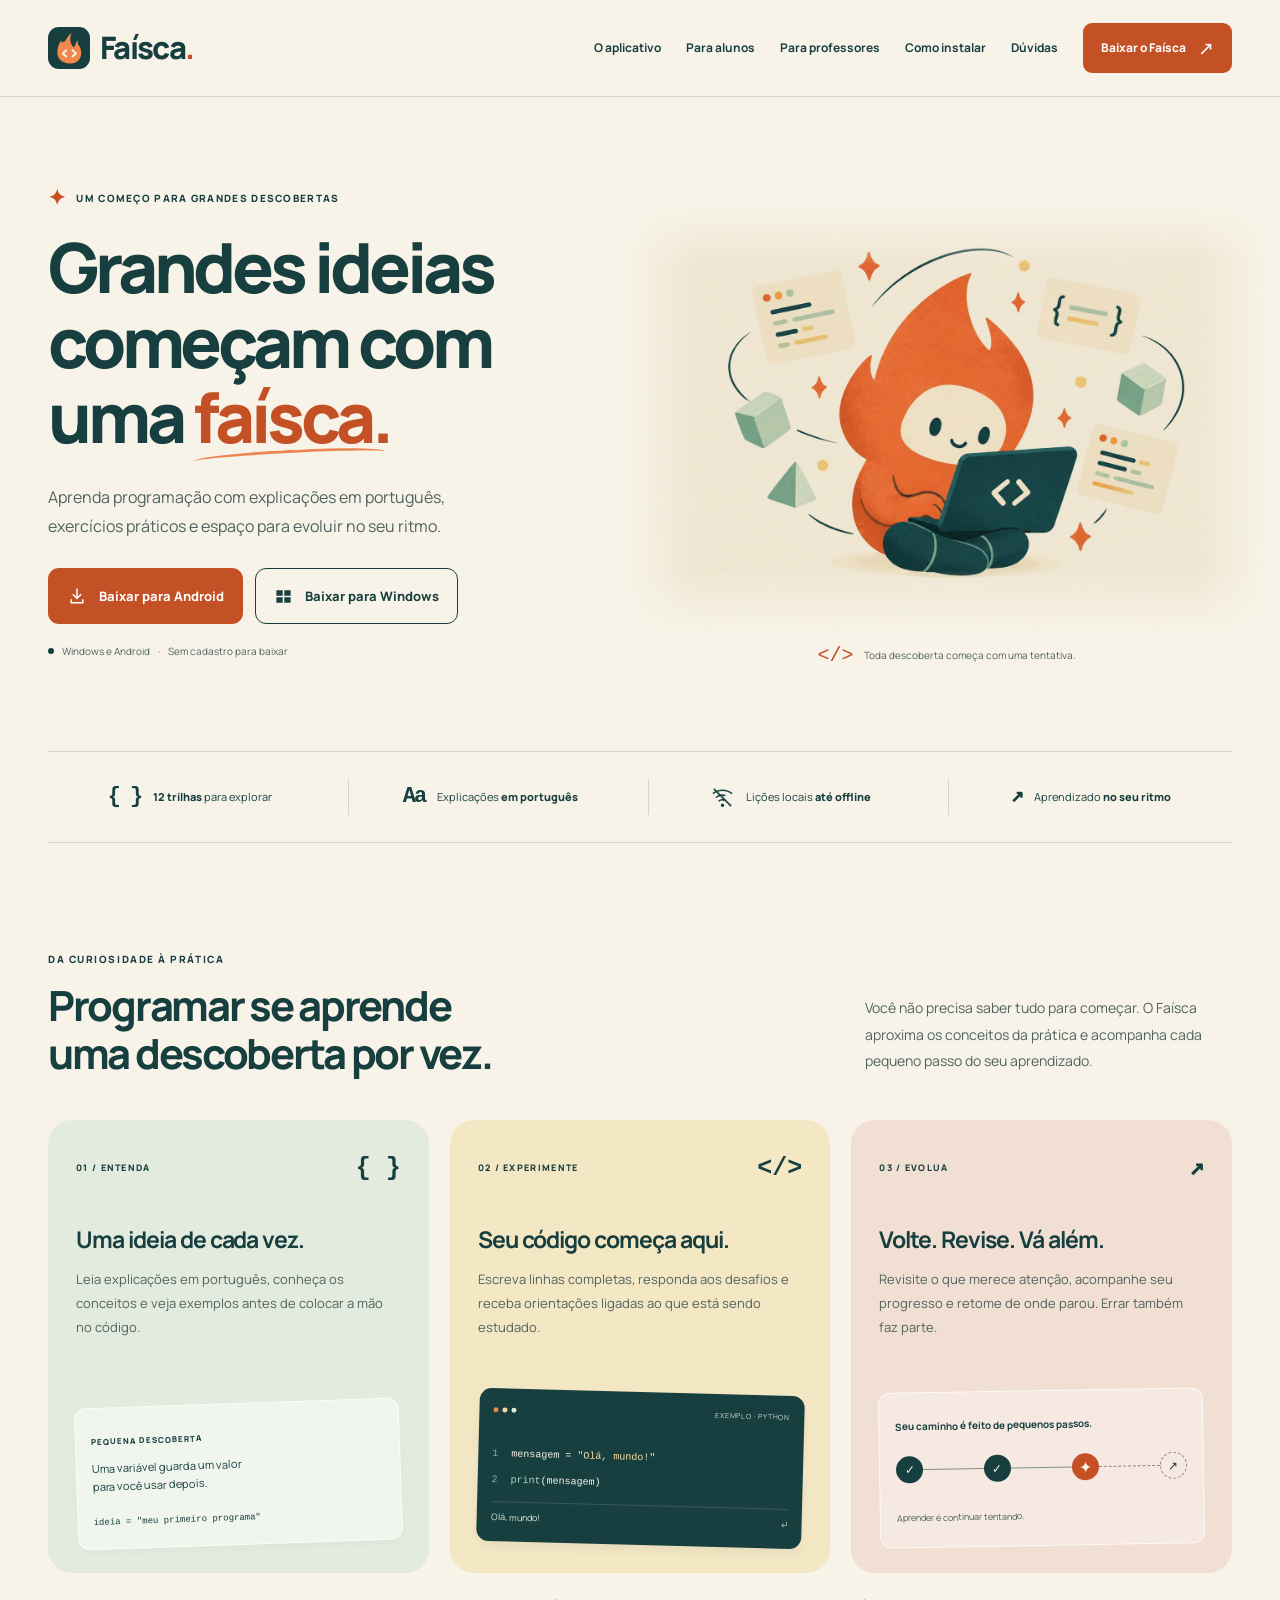
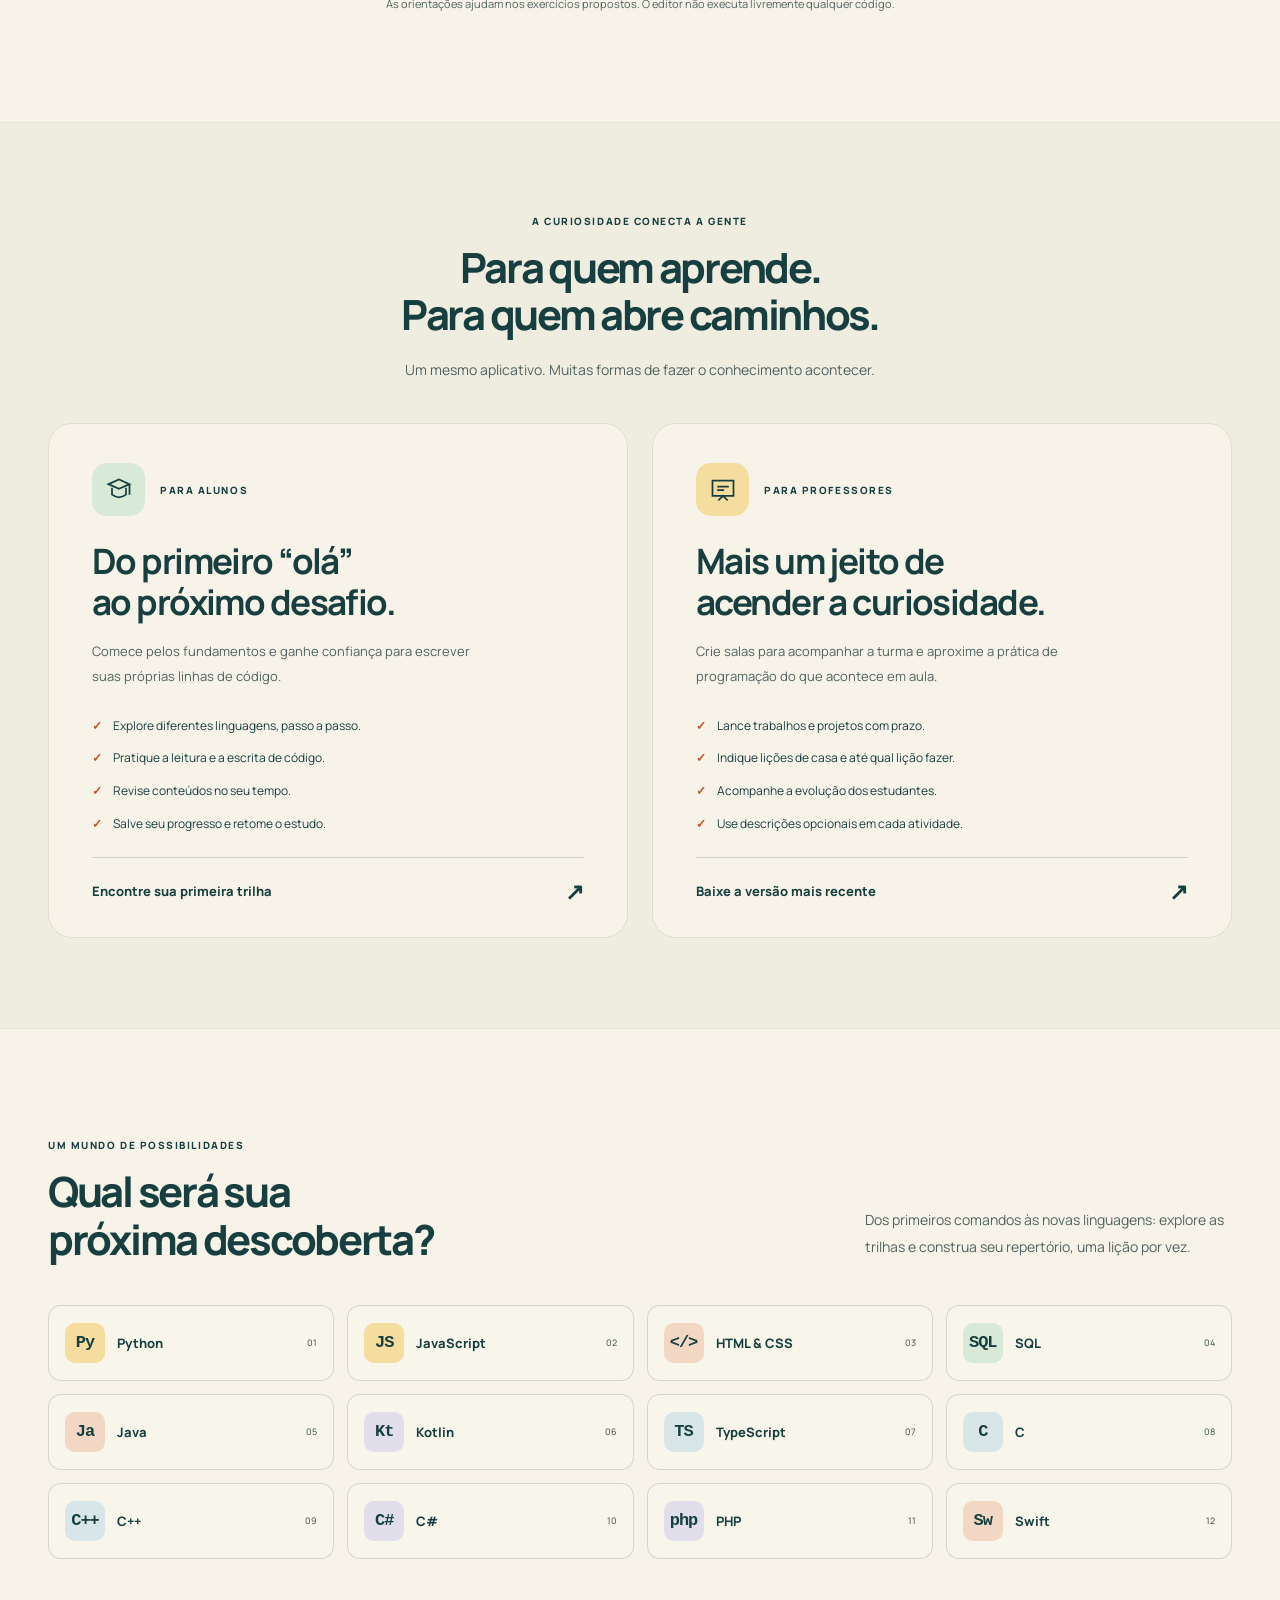
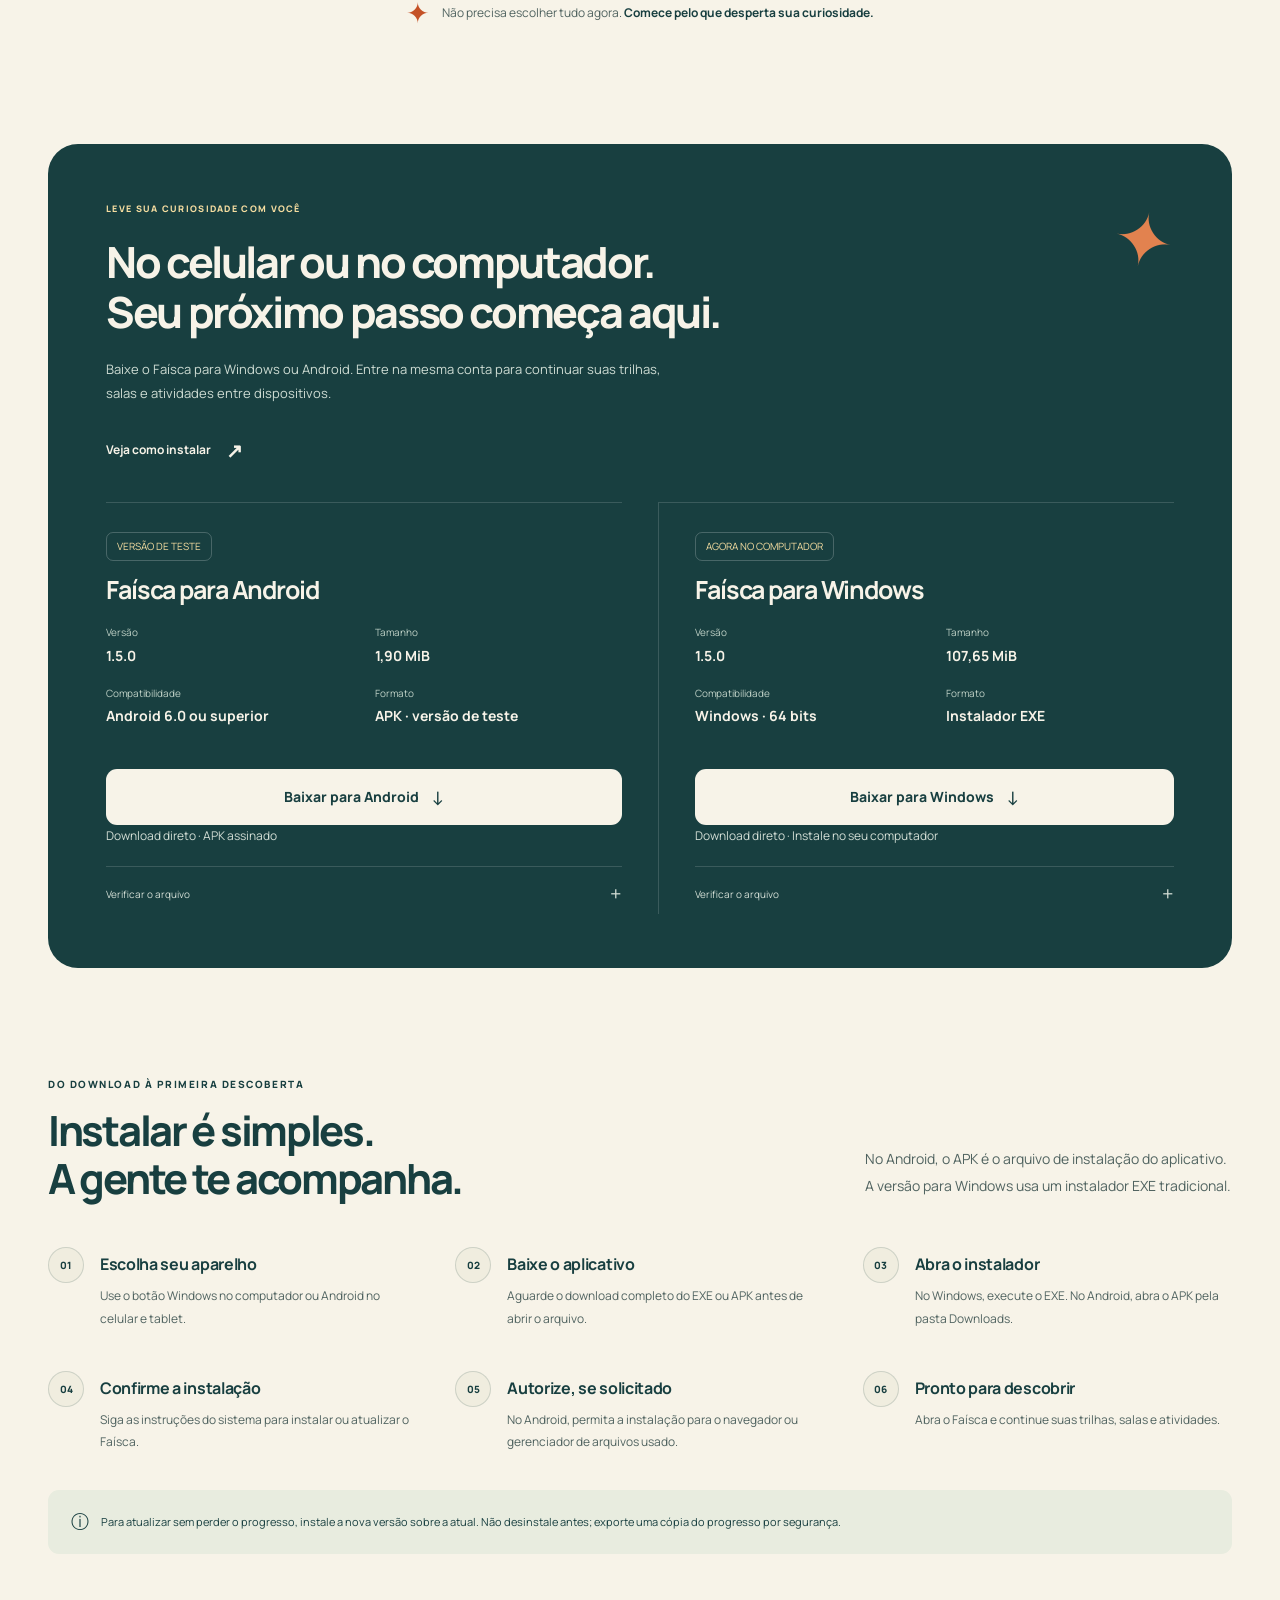
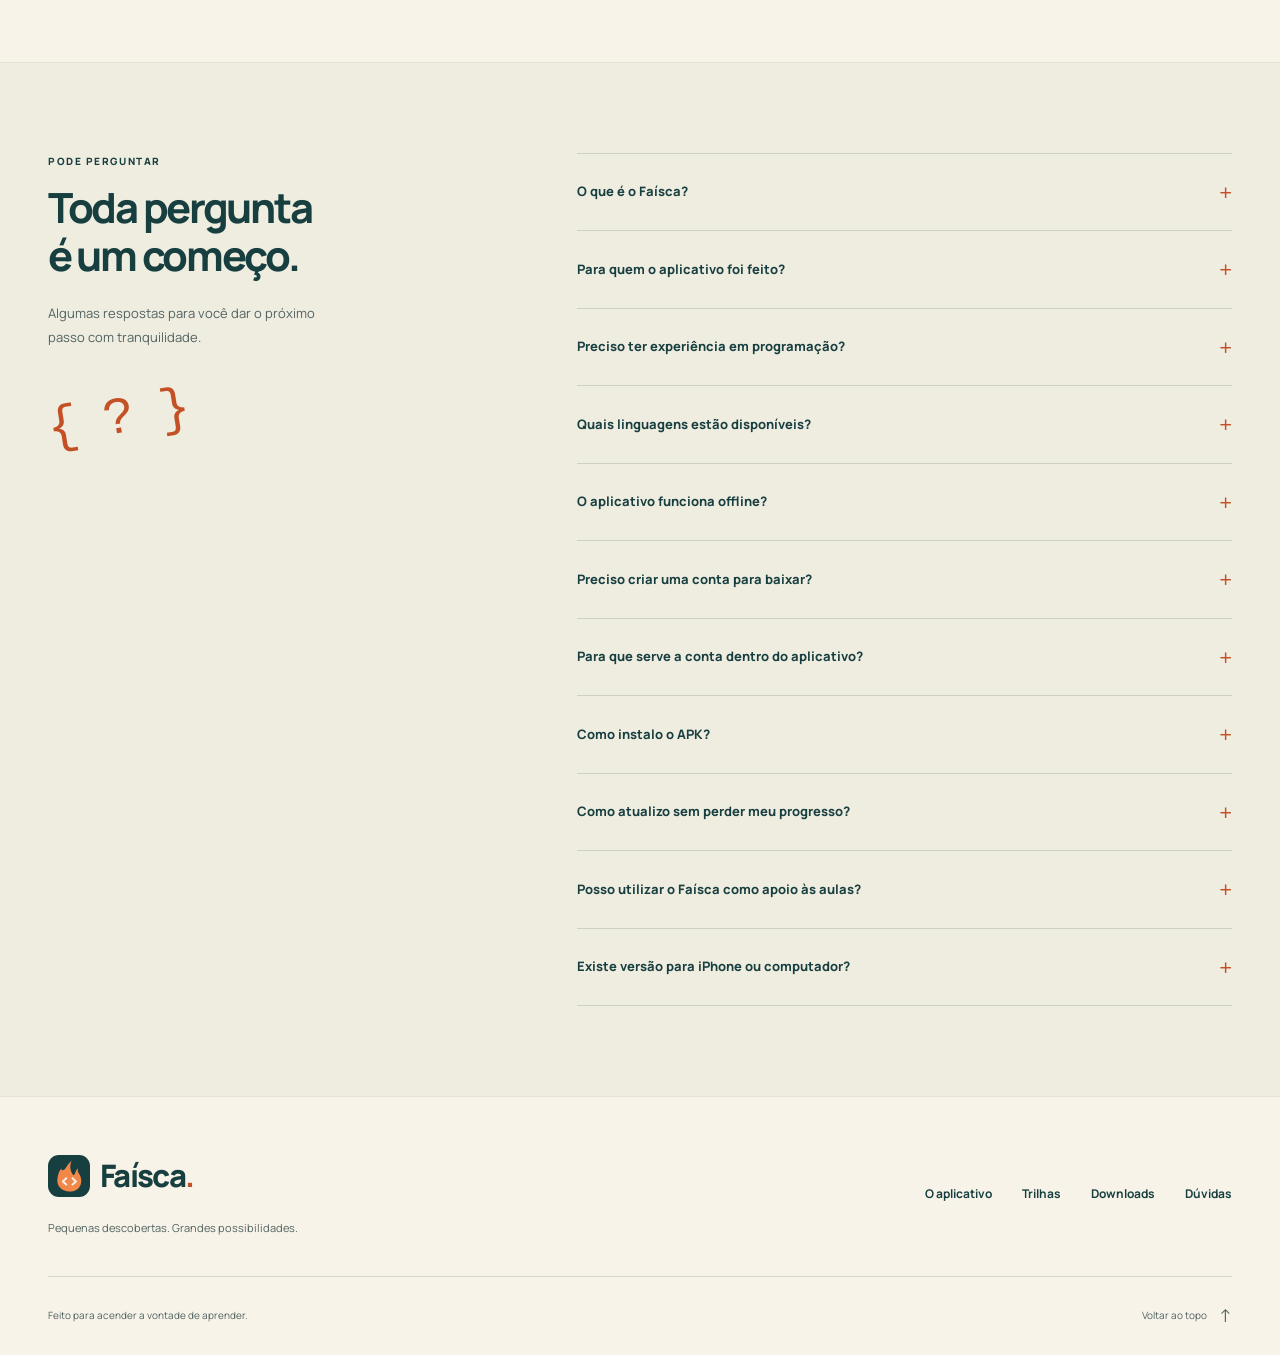
==== commit 6a424106: "Simplifica textos dos downloads para Windows e Android" ====
--- a/index.html
+++ b/index.html
@@ -37,8 +37,8 @@
         <p class="eyebrow"><span class="little-spark" aria-hidden="true">✦</span> UM COMEÇO PARA GRANDES DESCOBERTAS</p>
         <h1 id="hero-title">Grandes ideias<br>começam com<br>uma <span class="spark-word">faísca.</span></h1>
         <p class="hero-description">Aprenda programação com explicações em português, exercícios práticos e espaço para evoluir no seu ritmo.</p>
-        <div class="hero-actions"><a class="button" href="downloads/faisca.apk" download="faisca.apk"><svg width="20" height="20" viewBox="0 0 24 24" fill="none" stroke="currentColor" stroke-width="1.8" aria-hidden="true"><path d="M12 3v12m-5-5 5 5 5-5M5 16v4h14v-4"/></svg> Baixar APK para Android</a><a class="button button-outline" href="https://github.com/manu0916/faisca-site/releases/download/v1.5.0/Faisca-1.5.0-Windows.exe" data-platform="windows"><svg width="19" height="19" viewBox="0 0 24 24" fill="currentColor" aria-hidden="true"><path d="M3 4h8v7H3zm10 0h8v7h-8zM3 13h8v7H3zm10 0h8v7h-8z"/></svg> Baixar EXE para Windows</a></div>
-        <p class="platform-note"><span class="platform-dot" aria-hidden="true"></span> Windows (EXE) e Android (APK) <span aria-hidden="true">·</span> Sem cadastro para baixar</p>
+        <div class="hero-actions"><a class="button" href="downloads/faisca.apk" download="faisca.apk"><svg width="20" height="20" viewBox="0 0 24 24" fill="none" stroke="currentColor" stroke-width="1.8" aria-hidden="true"><path d="M12 3v12m-5-5 5 5 5-5M5 16v4h14v-4"/></svg> Baixar para Android</a><a class="button button-outline" href="https://github.com/manu0916/faisca-site/releases/download/v1.5.0/Faisca-1.5.0-Windows.exe" data-platform="windows"><svg width="19" height="19" viewBox="0 0 24 24" fill="currentColor" aria-hidden="true"><path d="M3 4h8v7H3zm10 0h8v7h-8zM3 13h8v7H3zm10 0h8v7h-8z"/></svg> Baixar para Windows</a></div>
+        <p class="platform-note"><span class="platform-dot" aria-hidden="true"></span> Windows e Android <span aria-hidden="true">·</span> Sem cadastro para baixar</p>
       </div>
       <div class="hero-art">
         <img class="mascot" src="assets/capa.webp" width="1536" height="1024" alt="Mascote do Faísca: uma chama laranja sorridente aprendendo com seu notebook, cercada por pequenos símbolos de código." fetchpriority="high">
@@ -76,17 +76,17 @@
       <div class="trail-note"><span aria-hidden="true">✦</span><p>Não precisa escolher tudo agora. <strong>Comece pelo que desperta sua curiosidade.</strong></p></div>
     </section>
 
-    <section class="download-section container" id="download" aria-labelledby="download-title"><div class="download-panel"><div class="download-copy"><span class="download-spark" aria-hidden="true">✦</span><p class="eyebrow">LEVE SUA CURIOSIDADE COM VOCÊ</p><h2 id="download-title">No celular ou no computador.<br>Seu próximo passo começa aqui.</h2><p>Baixe o EXE para Windows ou o APK para Android. Entre na mesma conta para continuar suas trilhas, salas e atividades entre dispositivos.</p><a class="light-link" href="#instalacao">Veja como instalar <span aria-hidden="true">↗</span></a></div><div class="download-options"><div class="download-info" id="download-android"><span class="download-status">VERSÃO DE TESTE</span><h3>Faísca para Android</h3>
+    <section class="download-section container" id="download" aria-labelledby="download-title"><div class="download-panel"><div class="download-copy"><span class="download-spark" aria-hidden="true">✦</span><p class="eyebrow">LEVE SUA CURIOSIDADE COM VOCÊ</p><h2 id="download-title">No celular ou no computador.<br>Seu próximo passo começa aqui.</h2><p>Baixe o Faísca para Windows ou Android. Entre na mesma conta para continuar suas trilhas, salas e atividades entre dispositivos.</p><a class="light-link" href="#instalacao">Veja como instalar <span aria-hidden="true">↗</span></a></div><div class="download-options"><div class="download-info" id="download-android"><span class="download-status">VERSÃO DE TESTE</span><h3>Faísca para Android</h3>
 <div class="release-grid"><div class="release-item"><span class="release-label">Versão</span><span class="release-value">1.5.0</span></div>
 <div class="release-item"><span class="release-label">Tamanho</span><span class="release-value">1,90 MiB</span></div>
 <div class="release-item"><span class="release-label">Compatibilidade</span><span class="release-value">Android 6.0 ou superior</span></div><div class="release-item"><span class="release-label">Formato</span><span class="release-value">APK · versão de teste</span></div></div>
-<a class="button button-light" href="downloads/faisca.apk" download="faisca.apk">Baixar APK para Android <span aria-hidden="true">↓</span></a>
+<a class="button button-light" href="downloads/faisca.apk" download="faisca.apk">Baixar para Android <span aria-hidden="true">↓</span></a>
 <p>Download direto · APK assinado</p>
 <details class="technical-details"><summary>Verificar o arquivo</summary><p>Compare o SHA-256 do arquivo baixado com este código:</p><code>ad23e31c1a0fc5aa2c532ecf121e98137085ca0cc269e3badaa5387f162168af</code><p><a href="downloads/SHA256.txt" download="SHA256.txt">Baixar verificação SHA-256</a> · <a href="downloads/release.json">Dados desta versão</a></p></details></div><div class="download-info" id="download-windows"><span class="download-status">AGORA NO COMPUTADOR</span><h3>Faísca para Windows</h3>
 <div class="release-grid"><div class="release-item"><span class="release-label">Versão</span><span class="release-value">1.5.0</span></div>
 <div class="release-item"><span class="release-label">Tamanho</span><span class="release-value">107,65 MiB</span></div>
 <div class="release-item"><span class="release-label">Compatibilidade</span><span class="release-value">Windows · 64 bits</span></div><div class="release-item"><span class="release-label">Formato</span><span class="release-value">Instalador EXE</span></div></div>
-<a class="button button-light" href="https://github.com/manu0916/faisca-site/releases/download/v1.5.0/Faisca-1.5.0-Windows.exe" data-platform="windows">Baixar EXE para Windows <span aria-hidden="true">↓</span></a>
+<a class="button button-light" href="https://github.com/manu0916/faisca-site/releases/download/v1.5.0/Faisca-1.5.0-Windows.exe" data-platform="windows">Baixar para Windows <span aria-hidden="true">↓</span></a>
 <p>Download direto · Instale no seu computador</p>
 <details class="technical-details"><summary>Verificar o arquivo</summary><p>Compare o SHA-256 do arquivo baixado com este código:</p><code>dfbe57a0f695c2121ad2392d249d52a836a3e3ef1a7df8dafc8a5e6a6d486c82</code><p><a href="downloads/SHA256-windows.txt" download="SHA256-windows.txt">Baixar verificação SHA-256</a> · <a href="downloads/windows-release.json">Dados desta versão</a></p></details></div></div></div></section>
 
